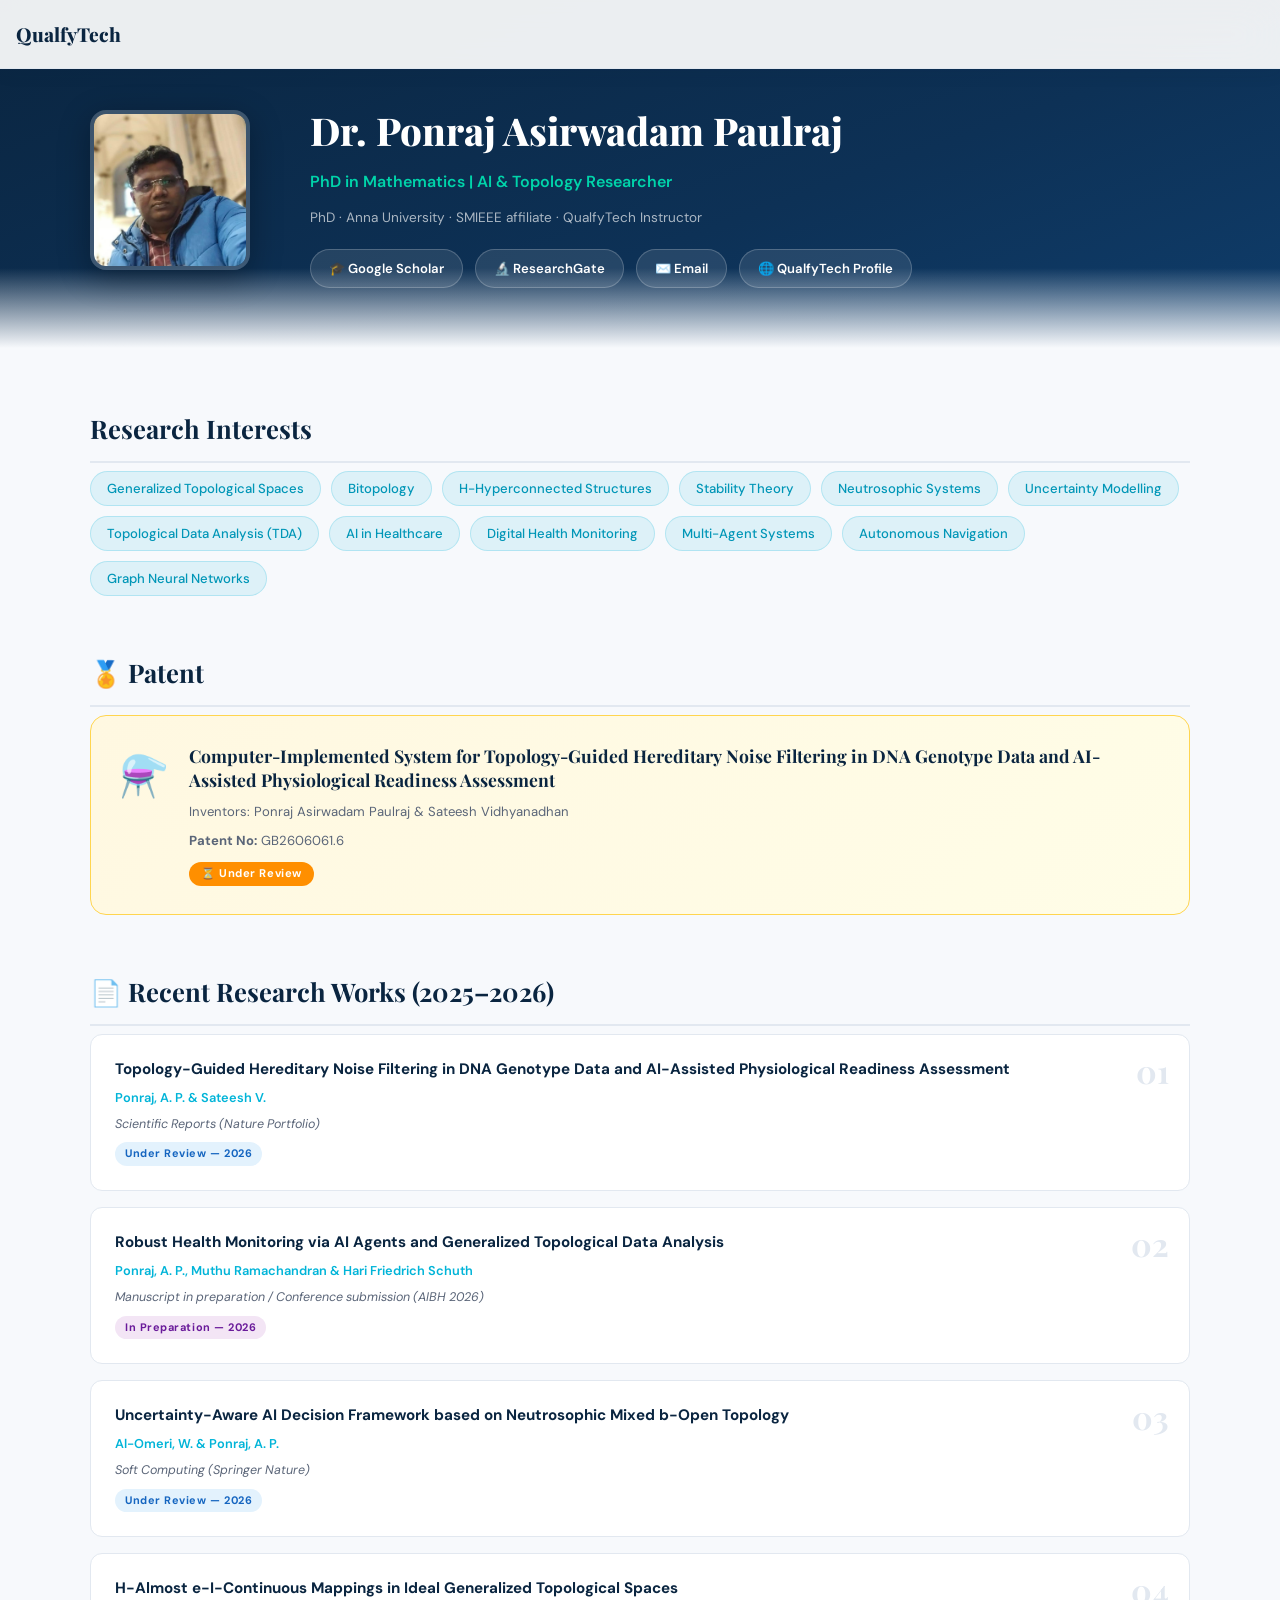
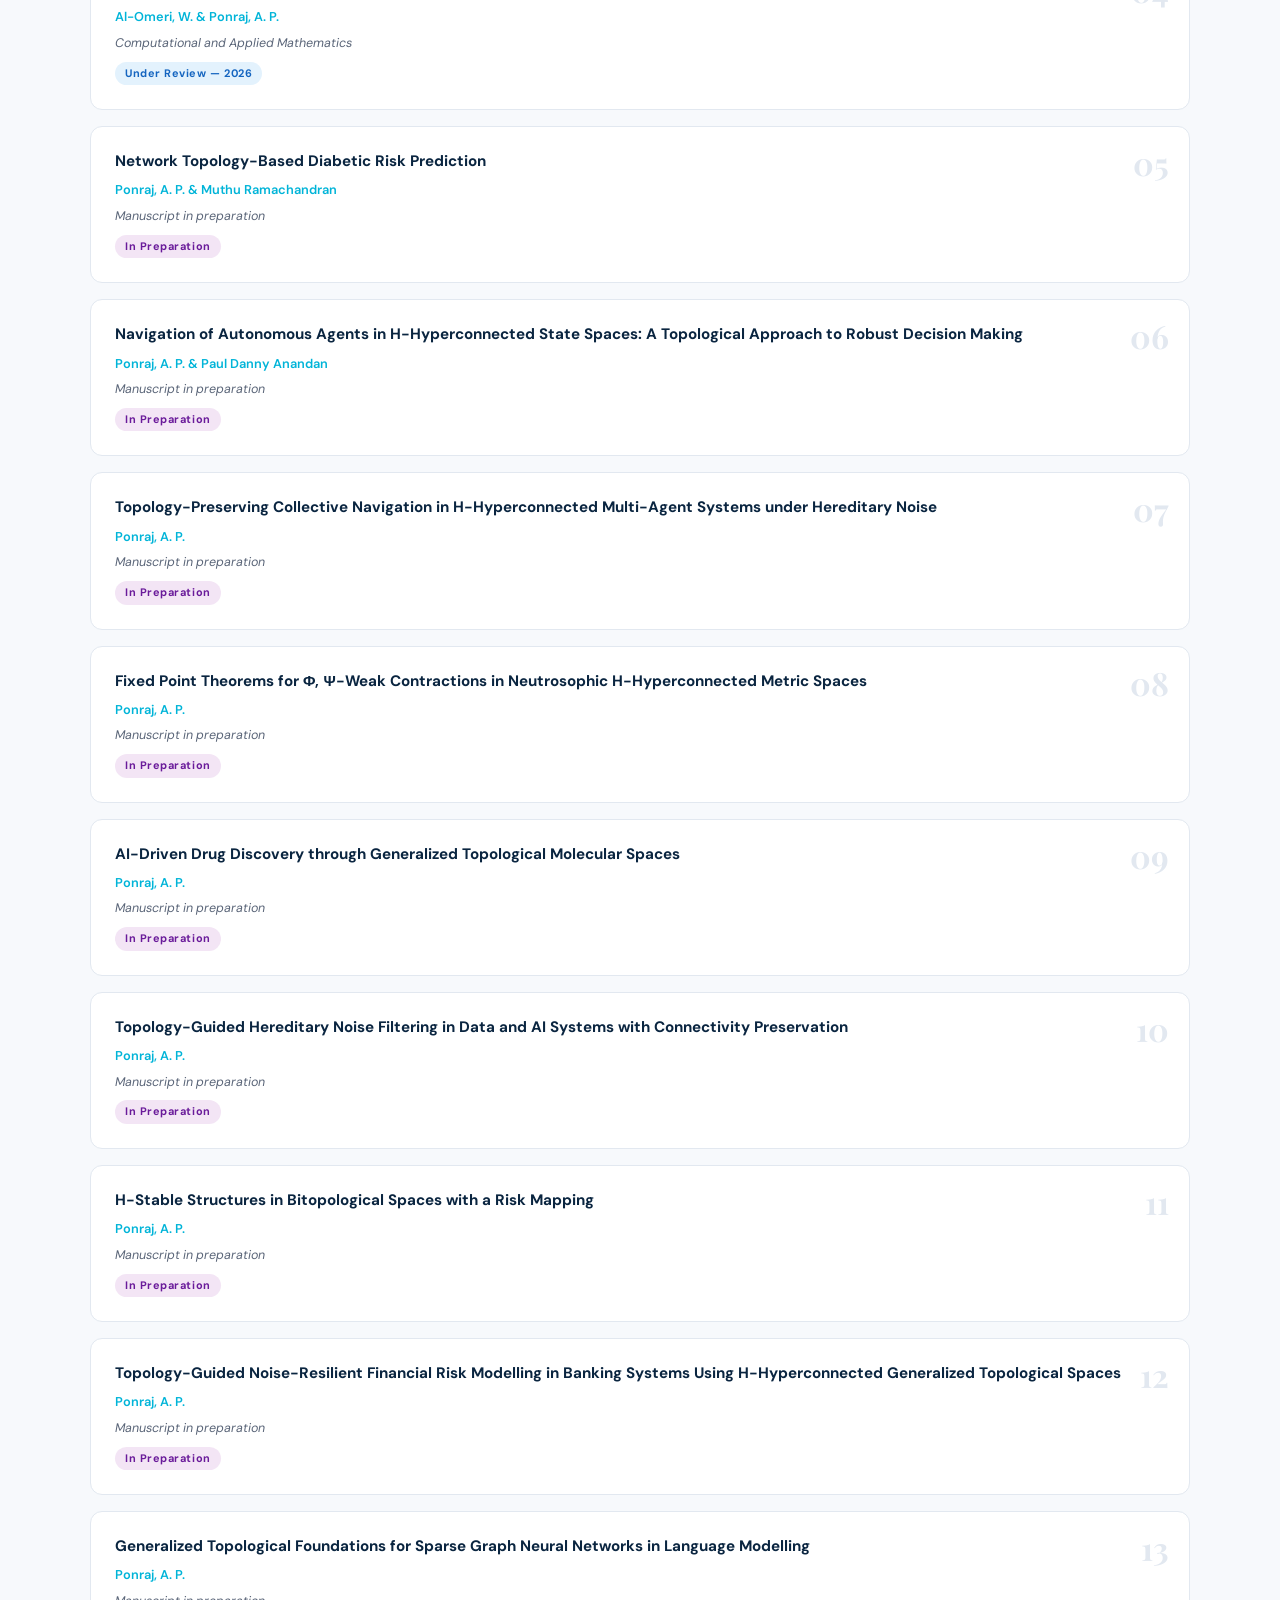
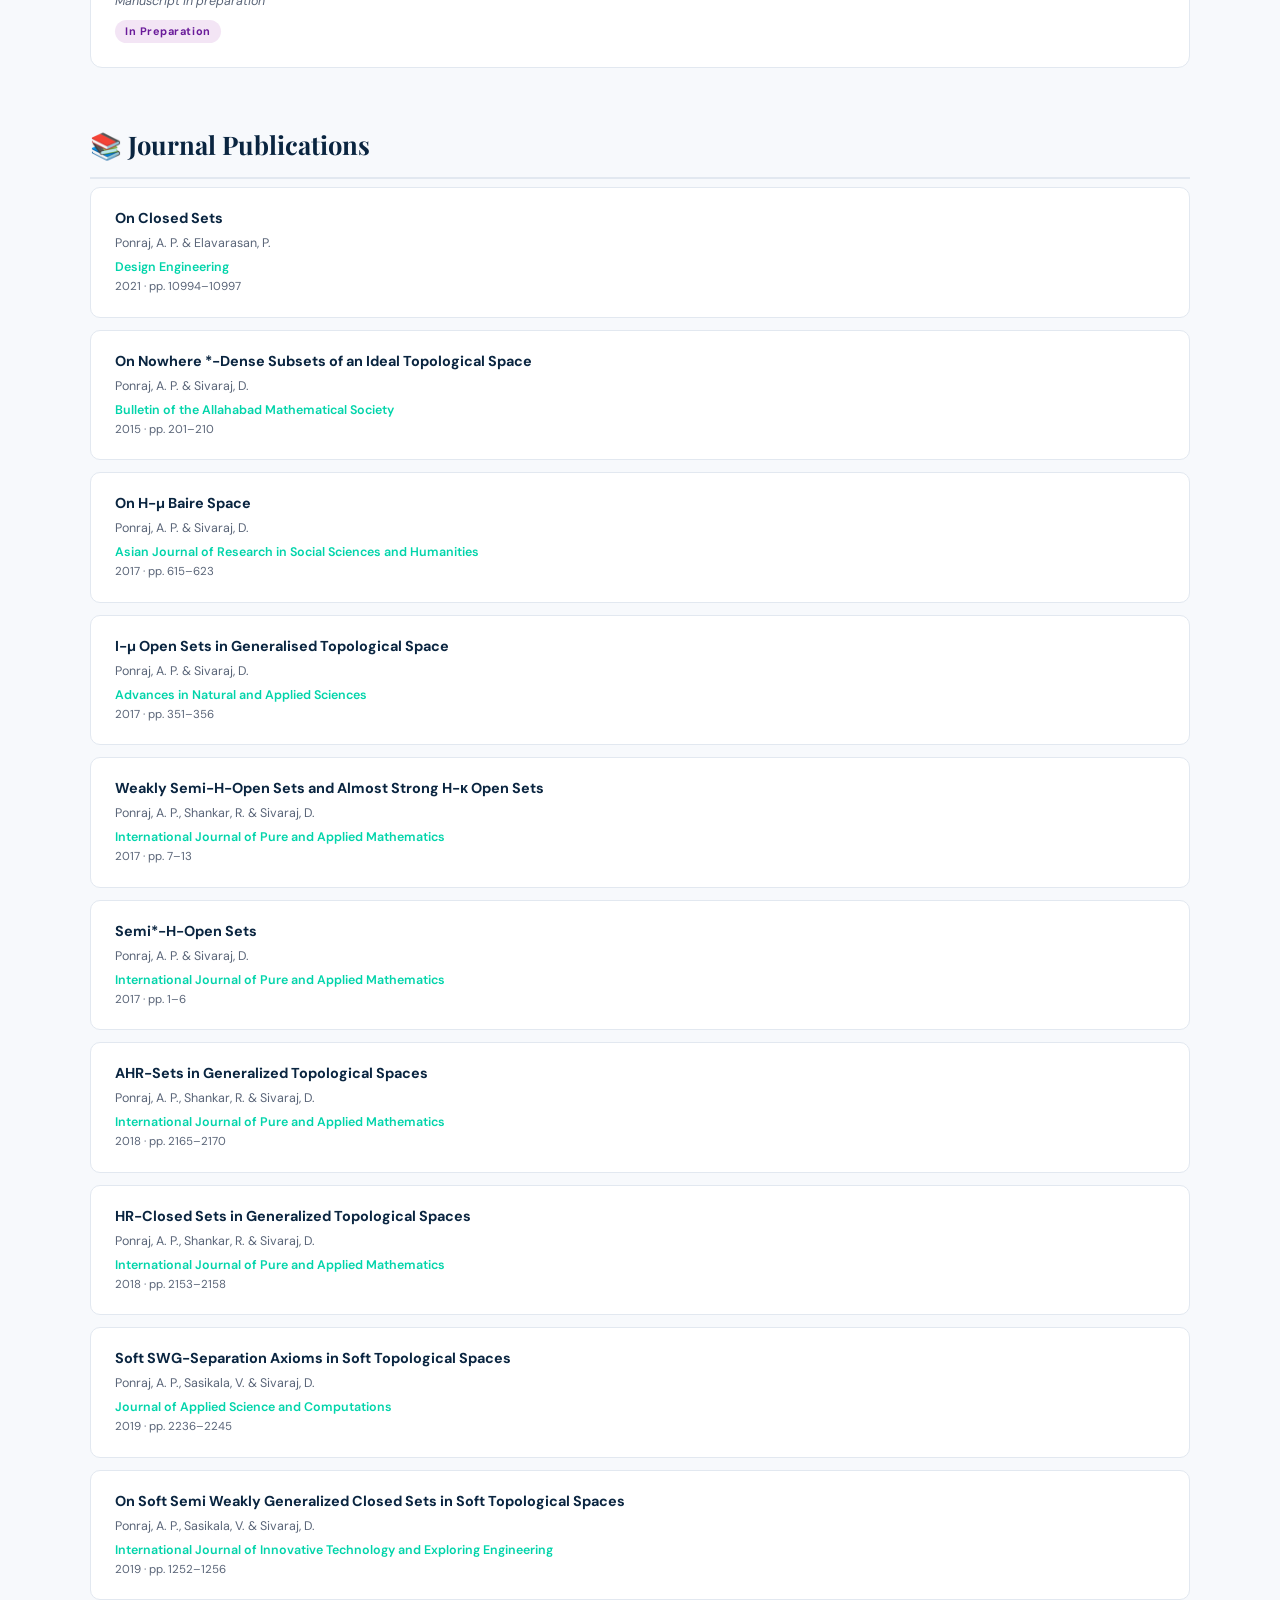
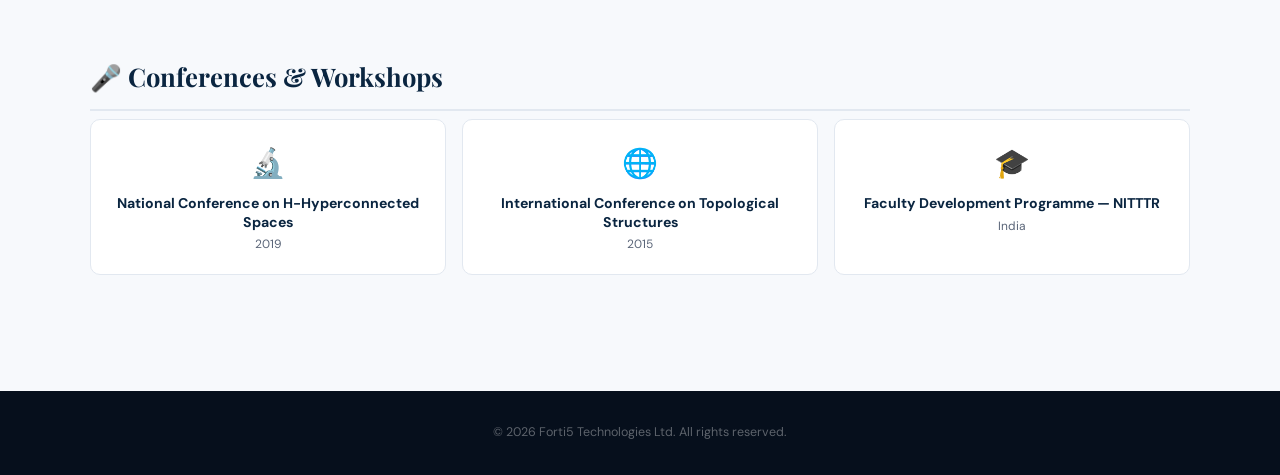
==== ponraj.html @ d6cf2575 "Add files via upload" ====
<!DOCTYPE html>
<html lang="en">
<head>
  <meta charset="UTF-8" />
  <meta name="viewport" content="width=device-width, initial-scale=1.0" />
  <title>Dr. Ponraj Asirwadam Paulraj — Research Profile</title>
  <link rel="preconnect" href="https://fonts.googleapis.com" />
  <link rel="preconnect" href="https://fonts.gstatic.com" crossorigin />
  <link href="https://fonts.googleapis.com/css2?family=DM+Sans:opsz,wght@9..40,300;9..40,400;9..40,500;9..40,600;9..40,700&family=Playfair+Display:wght@600;700;800&display=swap" rel="stylesheet" />
  <link rel="stylesheet" href="style.css" />
  <style>
    .rp-hero{padding:100px 24px 60px;background:linear-gradient(160deg,var(--p) 0%,#0d3156 60%,#0f3d6b 100%);position:relative;overflow:hidden;}
    .rp-hero::after{content:'';position:absolute;bottom:0;left:0;right:0;height:80px;background:linear-gradient(to top,var(--sf),transparent);}
    .rp-hero-inner{max-width:1100px;margin:0 auto;position:relative;z-index:1;display:grid;grid-template-columns:180px 1fr;gap:40px;align-items:center;}
    .rp-photo{width:160px;height:160px;border-radius:16px;object-fit:cover;object-position:top;border:4px solid rgba(255,255,255,0.2);box-shadow:0 8px 32px rgba(0,0,0,0.3);}
    .rp-photo-placeholder{width:160px;height:160px;border-radius:16px;background:linear-gradient(135deg,var(--hc),var(--hcd));display:flex;align-items:center;justify-content:center;font-family:'Playfair Display',serif;font-size:3rem;font-weight:700;color:#fff;border:4px solid rgba(255,255,255,0.2);}
    .rp-name{font-family:'Playfair Display',serif;font-size:clamp(1.8rem,3vw,2.6rem);font-weight:800;color:#fff;margin-bottom:8px;}
    .rp-title{font-size:1rem;color:var(--a);font-weight:600;margin-bottom:12px;}
    .rp-creds{font-size:0.85rem;color:rgba(255,255,255,0.65);margin-bottom:20px;}
    .rp-links{display:flex;gap:12px;flex-wrap:wrap;}
    .rp-link{display:inline-flex;align-items:center;gap:6px;padding:8px 18px;background:rgba(255,255,255,0.1);border:1px solid rgba(255,255,255,0.2);color:#fff;font-size:0.82rem;font-weight:600;text-decoration:none;border-radius:50px;transition:0.2s;}
    .rp-link:hover{background:rgba(255,255,255,0.2);}

    .rp-body{background:var(--sf);padding:60px 24px;}
    .rp-inner{max-width:1100px;margin:0 auto;}

    .rp-interests{display:flex;flex-wrap:wrap;gap:10px;margin-bottom:48px;}
    .rp-interest{background:rgba(0,180,216,0.1);color:var(--hcd);border:1px solid rgba(0,180,216,0.2);font-size:0.82rem;font-weight:500;padding:6px 16px;border-radius:50px;}

    .rp-section{margin-bottom:56px;}
    .rp-section-title{font-family:'Playfair Display',serif;font-size:1.6rem;font-weight:700;color:var(--p);margin-bottom:8px;padding-bottom:12px;border-bottom:2px solid var(--b);}

    /* Patent card */
    .patent-card{background:linear-gradient(135deg,#fff8e1,#fffde7);border:1px solid #ffd54f;border-radius:16px;padding:28px;margin-bottom:24px;display:flex;gap:20px;align-items:flex-start;}
    .patent-icon{font-size:2.5rem;flex-shrink:0;}
    .patent-title{font-family:'Playfair Display',serif;font-size:1.1rem;font-weight:700;color:var(--p);margin-bottom:8px;line-height:1.4;}
    .patent-meta{font-size:0.82rem;color:var(--m);margin-bottom:8px;}
    .patent-badge{display:inline-block;background:#FF8F00;color:#fff;font-size:0.7rem;font-weight:700;padding:3px 12px;border-radius:50px;letter-spacing:0.05em;}

    /* Research cards */
    .research-grid{display:flex;flex-direction:column;gap:16px;}
    .research-card{background:#fff;border:1px solid var(--b);border-radius:12px;padding:24px;transition:0.2s;position:relative;}
    .research-card:hover{box-shadow:var(--sm);border-color:rgba(0,180,216,0.3);}
    .research-num{position:absolute;top:20px;right:20px;font-family:'Playfair Display',serif;font-size:2rem;font-weight:700;color:var(--b);line-height:1;}
    .research-title{font-size:0.95rem;font-weight:700;color:var(--p);margin-bottom:8px;line-height:1.4;padding-right:40px;}
    .research-authors{font-size:0.8rem;color:var(--hc);font-weight:600;margin-bottom:6px;}
    .research-venue{font-size:0.78rem;color:var(--m);font-style:italic;}
    .research-status{display:inline-block;margin-top:8px;font-size:0.68rem;font-weight:700;padding:3px 10px;border-radius:50px;letter-spacing:0.05em;}
    .status-review{background:#E3F2FD;color:#1565C0;}
    .status-prep{background:#F3E5F5;color:#6A1B9A;}
    .status-pub{background:#E8F5E9;color:#2E7D32;}

    /* Journal cards */
    .journal-grid{display:flex;flex-direction:column;gap:12px;}
    .journal-card{background:#fff;border:1px solid var(--b);border-radius:10px;padding:20px 24px;transition:0.2s;}
    .journal-card:hover{box-shadow:var(--ss);border-color:rgba(0,212,170,0.3);}
    .journal-title{font-size:0.9rem;font-weight:700;color:var(--p);margin-bottom:6px;line-height:1.4;}
    .journal-authors{font-size:0.78rem;color:var(--m);margin-bottom:4px;}
    .journal-venue{font-size:0.78rem;color:var(--a);font-weight:600;}
    .journal-year{font-size:0.72rem;color:var(--m);}

    .conf-grid{display:grid;grid-template-columns:repeat(auto-fill,minmax(280px,1fr));gap:16px;}
    .conf-card{background:#fff;border:1px solid var(--b);border-radius:10px;padding:20px;text-align:center;}
    .conf-icon{font-size:1.8rem;margin-bottom:8px;}
    .conf-title{font-size:0.88rem;font-weight:700;color:var(--p);line-height:1.3;}
    .conf-year{font-size:0.75rem;color:var(--m);margin-top:4px;}

    @media(max-width:768px){
      .rp-hero-inner{grid-template-columns:1fr;text-align:center;}
      .rp-photo,.rp-photo-placeholder{margin:0 auto;}
      .rp-links{justify-content:center;}
    }
  </style>
</head>
<body>

  <nav class="nav scrolled" style="box-shadow:var(--sm)">
    <div class="ni">
      <a href="index.html" class="nl" style="text-decoration:none">QualfyTech</a>
      <div class="nr" style="margin-left:auto">
        <a href="index.html" class="nk" style="text-decoration:none">← Back to Home</a>
        <a href="index.html#contact" class="nk" style="text-decoration:none;background:var(--hc);color:#fff;padding:8px 20px;border-radius:50px;font-weight:700">Enrol Now</a>
      </div>
    </div>
  </nav>

  <!-- HERO -->
  <div class="rp-hero">
    <div class="rp-hero-inner">
      <div>
        <img src="ponraj.jpg" alt="Dr. Ponraj Asirwadam Paulraj" class="rp-photo" onerror="this.style.display='none';document.getElementById('pp-avatar').style.display='flex'" />
        <div class="rp-photo-placeholder" id="pp-avatar" style="display:none">PP</div>
      </div>
      <div>
        <div class="rp-name">Dr. Ponraj Asirwadam Paulraj</div>
        <div class="rp-title">PhD in Mathematics | AI & Topology Researcher</div>
        <div class="rp-creds">PhD · Anna University · SMIEEE affiliate · QualfyTech Instructor</div>
        <div class="rp-links">
          <a href="https://scholar.google.com" target="_blank" class="rp-link">🎓 Google Scholar</a>
          <a href="https://www.researchgate.net" target="_blank" class="rp-link">🔬 ResearchGate</a>
          <a href="mailto:pejuponraj@gmail.com" class="rp-link">✉️ Email</a>
          <a href="index.html#instructor" class="rp-link">🌐 QualfyTech Profile</a>
        </div>
      </div>
    </div>
  </div>

  <!-- BODY -->
  <div class="rp-body">
    <div class="rp-inner">

      <!-- RESEARCH INTERESTS -->
      <div class="rp-section">
        <h2 class="rp-section-title">Research Interests</h2>
        <div class="rp-interests">
          <span class="rp-interest">Generalized Topological Spaces</span>
          <span class="rp-interest">Bitopology</span>
          <span class="rp-interest">H-Hyperconnected Structures</span>
          <span class="rp-interest">Stability Theory</span>
          <span class="rp-interest">Neutrosophic Systems</span>
          <span class="rp-interest">Uncertainty Modelling</span>
          <span class="rp-interest">Topological Data Analysis (TDA)</span>
          <span class="rp-interest">AI in Healthcare</span>
          <span class="rp-interest">Digital Health Monitoring</span>
          <span class="rp-interest">Multi-Agent Systems</span>
          <span class="rp-interest">Autonomous Navigation</span>
          <span class="rp-interest">Graph Neural Networks</span>
        </div>
      </div>

      <!-- PATENT -->
      <div class="rp-section">
        <h2 class="rp-section-title">🏅 Patent</h2>
        <div class="patent-card">
          <div class="patent-icon">⚗️</div>
          <div>
            <div class="patent-title">Computer-Implemented System for Topology-Guided Hereditary Noise Filtering in DNA Genotype Data and AI-Assisted Physiological Readiness Assessment</div>
            <div class="patent-meta">Inventors: Ponraj Asirwadam Paulraj &amp; Sateesh Vidhyanadhan</div>
            <div class="patent-meta"><strong>Patent No:</strong> GB2606061.6</div>
            <span class="patent-badge">⏳ Under Review</span>
          </div>
        </div>
      </div>

      <!-- RECENT RESEARCH -->
      <div class="rp-section">
        <h2 class="rp-section-title">📄 Recent Research Works (2025–2026)</h2>
        <div class="research-grid">

          <div class="research-card">
            <div class="research-num">01</div>
            <div class="research-title">Topology-Guided Hereditary Noise Filtering in DNA Genotype Data and AI-Assisted Physiological Readiness Assessment</div>
            <div class="research-authors">Ponraj, A. P. &amp; Sateesh V.</div>
            <div class="research-venue">Scientific Reports (Nature Portfolio)</div>
            <span class="research-status status-review">Under Review — 2026</span>
          </div>

          <div class="research-card">
            <div class="research-num">02</div>
            <div class="research-title">Robust Health Monitoring via AI Agents and Generalized Topological Data Analysis</div>
            <div class="research-authors">Ponraj, A. P., Muthu Ramachandran &amp; Hari Friedrich Schuth</div>
            <div class="research-venue">Manuscript in preparation / Conference submission (AIBH 2026)</div>
            <span class="research-status status-prep">In Preparation — 2026</span>
          </div>

          <div class="research-card">
            <div class="research-num">03</div>
            <div class="research-title">Uncertainty-Aware AI Decision Framework based on Neutrosophic Mixed b-Open Topology</div>
            <div class="research-authors">Al-Omeri, W. &amp; Ponraj, A. P.</div>
            <div class="research-venue">Soft Computing (Springer Nature)</div>
            <span class="research-status status-review">Under Review — 2026</span>
          </div>

          <div class="research-card">
            <div class="research-num">04</div>
            <div class="research-title">H-Almost e-I-Continuous Mappings in Ideal Generalized Topological Spaces</div>
            <div class="research-authors">Al-Omeri, W. &amp; Ponraj, A. P.</div>
            <div class="research-venue">Computational and Applied Mathematics</div>
            <span class="research-status status-review">Under Review — 2026</span>
          </div>

          <div class="research-card">
            <div class="research-num">05</div>
            <div class="research-title">Network Topology-Based Diabetic Risk Prediction</div>
            <div class="research-authors">Ponraj, A. P. &amp; Muthu Ramachandran</div>
            <div class="research-venue">Manuscript in preparation</div>
            <span class="research-status status-prep">In Preparation</span>
          </div>

          <div class="research-card">
            <div class="research-num">06</div>
            <div class="research-title">Navigation of Autonomous Agents in H-Hyperconnected State Spaces: A Topological Approach to Robust Decision Making</div>
            <div class="research-authors">Ponraj, A. P. &amp; Paul Danny Anandan</div>
            <div class="research-venue">Manuscript in preparation</div>
            <span class="research-status status-prep">In Preparation</span>
          </div>

          <div class="research-card">
            <div class="research-num">07</div>
            <div class="research-title">Topology-Preserving Collective Navigation in H-Hyperconnected Multi-Agent Systems under Hereditary Noise</div>
            <div class="research-authors">Ponraj, A. P.</div>
            <div class="research-venue">Manuscript in preparation</div>
            <span class="research-status status-prep">In Preparation</span>
          </div>

          <div class="research-card">
            <div class="research-num">08</div>
            <div class="research-title">Fixed Point Theorems for Φ, Ψ-Weak Contractions in Neutrosophic H-Hyperconnected Metric Spaces</div>
            <div class="research-authors">Ponraj, A. P.</div>
            <div class="research-venue">Manuscript in preparation</div>
            <span class="research-status status-prep">In Preparation</span>
          </div>

          <div class="research-card">
            <div class="research-num">09</div>
            <div class="research-title">AI-Driven Drug Discovery through Generalized Topological Molecular Spaces</div>
            <div class="research-authors">Ponraj, A. P.</div>
            <div class="research-venue">Manuscript in preparation</div>
            <span class="research-status status-prep">In Preparation</span>
          </div>

          <div class="research-card">
            <div class="research-num">10</div>
            <div class="research-title">Topology-Guided Hereditary Noise Filtering in Data and AI Systems with Connectivity Preservation</div>
            <div class="research-authors">Ponraj, A. P.</div>
            <div class="research-venue">Manuscript in preparation</div>
            <span class="research-status status-prep">In Preparation</span>
          </div>

          <div class="research-card">
            <div class="research-num">11</div>
            <div class="research-title">H-Stable Structures in Bitopological Spaces with a Risk Mapping</div>
            <div class="research-authors">Ponraj, A. P.</div>
            <div class="research-venue">Manuscript in preparation</div>
            <span class="research-status status-prep">In Preparation</span>
          </div>

          <div class="research-card">
            <div class="research-num">12</div>
            <div class="research-title">Topology-Guided Noise-Resilient Financial Risk Modelling in Banking Systems Using H-Hyperconnected Generalized Topological Spaces</div>
            <div class="research-authors">Ponraj, A. P.</div>
            <div class="research-venue">Manuscript in preparation</div>
            <span class="research-status status-prep">In Preparation</span>
          </div>

          <div class="research-card">
            <div class="research-num">13</div>
            <div class="research-title">Generalized Topological Foundations for Sparse Graph Neural Networks in Language Modelling</div>
            <div class="research-authors">Ponraj, A. P.</div>
            <div class="research-venue">Manuscript in preparation</div>
            <span class="research-status status-prep">In Preparation</span>
          </div>

        </div>
      </div>

      <!-- JOURNAL PUBLICATIONS -->
      <div class="rp-section">
        <h2 class="rp-section-title">📚 Journal Publications</h2>
        <div class="journal-grid">

          <div class="journal-card">
            <div class="journal-title">On Closed Sets</div>
            <div class="journal-authors">Ponraj, A. P. &amp; Elavarasan, P.</div>
            <div class="journal-venue">Design Engineering</div>
            <div class="journal-year">2021 · pp. 10994–10997</div>
          </div>

          <div class="journal-card">
            <div class="journal-title">On Nowhere *-Dense Subsets of an Ideal Topological Space</div>
            <div class="journal-authors">Ponraj, A. P. &amp; Sivaraj, D.</div>
            <div class="journal-venue">Bulletin of the Allahabad Mathematical Society</div>
            <div class="journal-year">2015 · pp. 201–210</div>
          </div>

          <div class="journal-card">
            <div class="journal-title">On H-µ Baire Space</div>
            <div class="journal-authors">Ponraj, A. P. &amp; Sivaraj, D.</div>
            <div class="journal-venue">Asian Journal of Research in Social Sciences and Humanities</div>
            <div class="journal-year">2017 · pp. 615–623</div>
          </div>

          <div class="journal-card">
            <div class="journal-title">I-µ Open Sets in Generalised Topological Space</div>
            <div class="journal-authors">Ponraj, A. P. &amp; Sivaraj, D.</div>
            <div class="journal-venue">Advances in Natural and Applied Sciences</div>
            <div class="journal-year">2017 · pp. 351–356</div>
          </div>

          <div class="journal-card">
            <div class="journal-title">Weakly Semi-H-Open Sets and Almost Strong H-κ Open Sets</div>
            <div class="journal-authors">Ponraj, A. P., Shankar, R. &amp; Sivaraj, D.</div>
            <div class="journal-venue">International Journal of Pure and Applied Mathematics</div>
            <div class="journal-year">2017 · pp. 7–13</div>
          </div>

          <div class="journal-card">
            <div class="journal-title">Semi*-H-Open Sets</div>
            <div class="journal-authors">Ponraj, A. P. &amp; Sivaraj, D.</div>
            <div class="journal-venue">International Journal of Pure and Applied Mathematics</div>
            <div class="journal-year">2017 · pp. 1–6</div>
          </div>

          <div class="journal-card">
            <div class="journal-title">AHR-Sets in Generalized Topological Spaces</div>
            <div class="journal-authors">Ponraj, A. P., Shankar, R. &amp; Sivaraj, D.</div>
            <div class="journal-venue">International Journal of Pure and Applied Mathematics</div>
            <div class="journal-year">2018 · pp. 2165–2170</div>
          </div>

          <div class="journal-card">
            <div class="journal-title">HR-Closed Sets in Generalized Topological Spaces</div>
            <div class="journal-authors">Ponraj, A. P., Shankar, R. &amp; Sivaraj, D.</div>
            <div class="journal-venue">International Journal of Pure and Applied Mathematics</div>
            <div class="journal-year">2018 · pp. 2153–2158</div>
          </div>

          <div class="journal-card">
            <div class="journal-title">Soft SWG-Separation Axioms in Soft Topological Spaces</div>
            <div class="journal-authors">Ponraj, A. P., Sasikala, V. &amp; Sivaraj, D.</div>
            <div class="journal-venue">Journal of Applied Science and Computations</div>
            <div class="journal-year">2019 · pp. 2236–2245</div>
          </div>

          <div class="journal-card">
            <div class="journal-title">On Soft Semi Weakly Generalized Closed Sets in Soft Topological Spaces</div>
            <div class="journal-authors">Ponraj, A. P., Sasikala, V. &amp; Sivaraj, D.</div>
            <div class="journal-venue">International Journal of Innovative Technology and Exploring Engineering</div>
            <div class="journal-year">2019 · pp. 1252–1256</div>
          </div>

        </div>
      </div>

      <!-- CONFERENCES -->
      <div class="rp-section">
        <h2 class="rp-section-title">🎤 Conferences &amp; Workshops</h2>
        <div class="conf-grid">
          <div class="conf-card">
            <div class="conf-icon">🔬</div>
            <div class="conf-title">National Conference on H-Hyperconnected Spaces</div>
            <div class="conf-year">2019</div>
          </div>
          <div class="conf-card">
            <div class="conf-icon">🌐</div>
            <div class="conf-title">International Conference on Topological Structures</div>
            <div class="conf-year">2015</div>
          </div>
          <div class="conf-card">
            <div class="conf-icon">🎓</div>
            <div class="conf-title">Faculty Development Programme — NITTTR</div>
            <div class="conf-year">India</div>
          </div>
        </div>
      </div>

    </div>
  </div>

  <footer class="footer">© 2026 Forti5 Technologies Ltd. All rights reserved.</footer>

</body>
</html>
---- style.css ----
:root{
  --p:#0A2540;
  --pl:#1a3a5c;
  --a:#00D4AA;
  --ah:#00b894;
  --ag:rgba(0,212,170,0.15);
  --hc:#00B4D8;
  --hcd:#0096B7;
  --sf:#F7F9FC;
  --w:#FFF;
  --t:#1a1a2e;
  --m:#5a6578;
  --b:#E2E8F0;
  --ss:0 1px 3px rgba(10,37,64,0.06);
  --sm:0 4px 16px rgba(10,37,64,0.08);
  --sl2:0 8px 32px rgba(10,37,64,0.12);
  --sx:0 16px 48px rgba(10,37,64,0.16);
  --r:12px;
  --rl:20px;
  --tr:0.3s cubic-bezier(0.4,0,0.2,1);
}

*,*::before,*::after{box-sizing:border-box;margin:0;padding:0;}
html{scroll-behavior:smooth;scroll-padding-top:110px;}
body{font-family:'DM Sans',-apple-system,sans-serif;color:var(--t);background:var(--w);line-height:1.6;-webkit-font-smoothing:antialiased;}

/* TOP BAR */
.topbar{background:var(--p);padding:8px 24px;}
.topbar-inner{max-width:1280px;margin:0 auto;display:flex;align-items:center;gap:24px;flex-wrap:wrap;}
.topbar-item{font-size:0.78rem;color:rgba(255,255,255,0.8);text-decoration:none;display:flex;align-items:center;gap:6px;}
.topbar-item:hover{color:#fff;}

/* NAV */
.nav{position:fixed;top:36px;left:0;right:0;z-index:1000;background:rgba(255,255,255,0.92);backdrop-filter:blur(20px);-webkit-backdrop-filter:blur(20px);border-bottom:1px solid var(--b);transition:var(--tr);}
.nav.scrolled{top:0;box-shadow:var(--sm);}
@media(max-width:768px){.topbar{display:none;}.nav{top:0;}}
.ni{max-width:1280px;margin:0 auto;padding:0 16px;display:flex;align-items:center;height:68px;gap:4px;}
.nl{font-family:'Playfair Display',serif;font-size:1.2rem;font-weight:800;color:var(--p);cursor:pointer;white-space:nowrap;}
.nc{display:flex;align-items:center;gap:0;margin-left:8px;}
.ncl,.nk,.mmi{cursor:pointer;}
.ncl{padding:8px 16px;font-size:0.92rem;font-weight:600;color:var(--m);border-radius:8px;transition:var(--tr);white-space:nowrap;}
.ncl:hover{color:var(--p);background:var(--sf);}

/* NAV DROPDOWN */
.nd{position:relative;}
.nd:hover .ndrop{display:block;}
.ndrop{display:none;position:absolute;top:100%;left:0;background:var(--w);border:1px solid var(--b);border-radius:var(--r);box-shadow:var(--sl2);min-width:220px;z-index:2000;padding:8px 0;}
.ndrop a{display:block;padding:10px 18px;font-size:0.82rem;font-weight:500;color:var(--m);text-decoration:none;transition:var(--tr);white-space:nowrap;}
.ndrop a:hover{background:var(--sf);color:var(--p);}
.badge{display:inline-block;padding:1px 6px;font-size:0.6rem;font-weight:700;text-transform:uppercase;border-radius:4px;margin-left:4px;vertical-align:middle;}
.bn{background:#E8F5E9;color:#2E7D32;}
.bh{background:#FFF3E0;color:#E65100;}
.nr{margin-left:auto;display:flex;align-items:center;gap:16px;}
.nk{font-size:0.85rem;font-weight:500;color:var(--m);}
.nk:hover{color:var(--p);}
.hb{display:none;flex-direction:column;gap:5px;background:none;border:none;cursor:pointer;padding:8px;z-index:1001;}
.hb span{display:block;width:24px;height:2px;background:var(--p);border-radius:2px;transition:var(--tr);}
.hb.active span:nth-child(1){transform:rotate(45deg) translateY(7px);}
.hb.active span:nth-child(2){opacity:0;}
.hb.active span:nth-child(3){transform:rotate(-45deg) translateY(-7px);}
.mm{display:none;position:fixed;top:68px;left:0;right:0;bottom:0;background:var(--w);padding:24px;overflow-y:auto;z-index:999;}
.mm.open{display:block;}
.mmi{display:block;padding:14px 0;font-size:1rem;font-weight:500;color:var(--t);border-bottom:1px solid var(--b);}

/* HERO */
.hero{padding:160px 24px 80px;background:linear-gradient(160deg,var(--p) 0%,#0d3156 40%,#0f3d6b 100%);position:relative;overflow:hidden;}
.hero::before{content:'';position:absolute;top:-50%;right:-20%;width:80%;height:200%;background:radial-gradient(ellipse,rgba(0,212,170,0.08) 0%,transparent 60%);}
.hero::after{content:'';position:absolute;bottom:0;left:0;right:0;height:120px;background:linear-gradient(to top,var(--w),transparent);}
.hi{max-width:1280px;margin:0 auto;display:grid;grid-template-columns:1fr 1fr;gap:60px;align-items:center;position:relative;z-index:1;}
.hero h1{font-family:'Playfair Display',serif;font-size:clamp(2.2rem,4vw,3.4rem);font-weight:800;color:var(--w);line-height:1.15;margin-bottom:20px;}
.hero h1 em{color:var(--a);font-style:normal;}
.ht p{font-size:1.1rem;color:rgba(255,255,255,0.75);margin-bottom:32px;max-width:480px;line-height:1.7;}
.hcta{display:inline-flex;align-items:center;gap:10px;padding:14px 32px;background:var(--a);color:var(--p);font-weight:700;font-size:0.95rem;border-radius:50px;border:none;cursor:pointer;transition:var(--tr);font-family:inherit;}
.hcta:hover{background:var(--ah);transform:translateY(-2px);}
.hst{display:flex;gap:32px;margin-top:40px;}
.hsn{font-family:'Playfair Display',serif;font-size:1.8rem;font-weight:700;color:var(--a);}
.hsl{font-size:0.78rem;color:rgba(255,255,255,0.55);}
.vc{position:relative;border-radius:var(--rl);overflow:hidden;box-shadow:var(--sx);aspect-ratio:16/9;background:linear-gradient(135deg,#0A2540,#0d3156);display:flex;align-items:center;justify-content:center;cursor:pointer;}
.vc-inner{text-align:center;color:#fff;padding:24px;}
.play-btn{width:72px;height:72px;border-radius:50%;background:rgba(0,212,170,0.9);display:flex;align-items:center;justify-content:center;margin:0 auto 16px;transition:var(--tr);}
.vc:hover .play-btn{transform:scale(1.1);}

/* SECTION COMMON */
.sl{display:inline-block;font-size:0.75rem;font-weight:700;text-transform:uppercase;letter-spacing:0.12em;color:var(--a);background:var(--ag);padding:6px 16px;border-radius:50px;margin-bottom:16px;}
.st{font-family:'Playfair Display',serif;font-size:clamp(1.8rem,3vw,2.6rem);font-weight:700;color:var(--p);margin-bottom:12px;}
.ssu{font-size:1rem;color:var(--m);margin-bottom:48px;max-width:560px;margin-left:auto;margin-right:auto;}

/* PROGRAMS */
.programs,.ins{padding:80px 24px;background:var(--w);}
.pi,.aui{max-width:1100px;margin:0 auto;text-align:center;}
.pgrid{display:grid;grid-template-columns:repeat(3,1fr);gap:16px;}
.pc{padding:28px 20px;border:2px solid var(--b);border-radius:var(--r);color:var(--t);transition:var(--tr);cursor:pointer;position:relative;background:var(--w);}
.pc:hover{border-color:var(--a);box-shadow:var(--sm);transform:translateY(-4px);}
.pc.active{border-color:var(--hc);background:rgba(0,180,216,0.06);}
.pci{font-size:1.6rem;margin-bottom:12px;}
.pcn{font-weight:600;font-size:0.92rem;line-height:1.35;}
.pc .badge{position:absolute;top:12px;right:12px;}
.pinfo{margin-top:32px;text-align:left;display:none;}
.pinfo.show{display:block;}
.pbox{padding:32px;background:var(--sf);border-radius:var(--r);border:1px solid var(--b);}
.pbox h3{font-family:'Playfair Display',serif;font-size:1.3rem;font-weight:700;color:var(--p);margin-bottom:8px;}
.pbox>p{font-size:0.92rem;color:var(--m);line-height:1.6;margin-bottom:16px;}
.ptags{display:flex;flex-wrap:wrap;gap:8px;margin-bottom:24px;}
.ptag{padding:5px 12px;background:rgba(0,180,216,0.08);color:var(--hcd);font-size:0.78rem;font-weight:500;border-radius:6px;}
.tiers{display:grid;grid-template-columns:repeat(3,1fr);gap:20px;margin-top:24px;}
.tier{padding:24px;border-radius:var(--r);border:1px solid var(--b);background:var(--w);text-align:center;}
.tier.feat{border-color:var(--hc);}
.tlv{font-size:0.7rem;font-weight:700;text-transform:uppercase;color:var(--hc);}
.tier h4{font-family:'Playfair Display',serif;font-size:1.15rem;font-weight:700;color:var(--p);}
.tpr{font-size:1.5rem;font-weight:700;color:var(--p);margin:8px 0;}
.tpr small{font-size:0.75rem;font-weight:400;color:var(--m);}
.tdu{font-size:0.78rem;color:var(--m);margin-bottom:12px;}
.tft{list-style:none;text-align:left;font-size:0.82rem;line-height:1.8;}
.tft li::before{content:'✓ ';color:var(--a);font-weight:700;}
.tbtn,.pcta{display:inline-block;margin-top:16px;padding:10px 24px;border-radius:50px;font-size:0.82rem;font-weight:600;cursor:pointer;border:none;font-family:inherit;}
.tbtn.pr,.pcta{background:var(--hc);color:#fff;}
.tbtn.sc{background:var(--p);color:#fff;}

/* AI HEALTHCARE */
.cd{padding:80px 24px;background:var(--sf);}
.cdi,.coni,.insi{max-width:1100px;margin:0 auto;}
.chd{text-align:center;margin-bottom:56px;}
.chd h2{font-family:'Playfair Display',serif;font-size:clamp(1.8rem,3vw,2.4rem);font-weight:700;color:var(--p);margin-bottom:12px;}
.chd p{font-size:1rem;color:var(--m);}
.lgrid{display:grid;gap:20px;}
.lc{display:grid;grid-template-columns:64px 1fr;gap:24px;padding:32px;background:var(--w);border-radius:var(--r);box-shadow:var(--ss);cursor:pointer;}
.lc.open{border:1px solid var(--hc);}
.ln{width:56px;height:56px;border-radius:14px;display:flex;align-items:center;justify-content:center;font-family:'Playfair Display',serif;font-size:1.4rem;font-weight:700;color:#fff;background:linear-gradient(135deg,var(--hc),var(--hcd));}
.lc h3{font-size:1.1rem;font-weight:700;color:var(--p);margin-bottom:6px;display:flex;align-items:center;justify-content:space-between;}
.ti{font-size:1.2rem;color:var(--m);}
.lsu{font-size:0.88rem;color:var(--m);line-height:1.6;}
.ld{display:none;margin-top:16px;padding-top:16px;border-top:1px solid var(--b);}
.lc.open .ld{display:block;}
.lt{display:flex;flex-wrap:wrap;gap:8px;margin-bottom:16px;}
.ltg{padding:5px 12px;background:rgba(0,180,216,0.08);color:var(--hcd);font-size:0.78rem;font-weight:500;border-radius:6px;}
.ho{display:flex;align-items:flex-start;gap:12px;padding:16px;background:#F0FDF4;border-radius:10px;border-left:3px solid #22C55E;}
.ho div{font-size:0.85rem;color:#166534;line-height:1.55;}
.ho strong{display:block;margin-bottom:2px;font-size:0.78rem;text-transform:uppercase;}

/* INSTRUCTOR */
.ic{display:grid;grid-template-columns:200px 1fr;gap:40px;padding:48px 40px;background:linear-gradient(135deg,#f8fbff,#f0f7ff);border-radius:var(--rl);border:1px solid var(--b);align-items:start;}
.author-avatar{width:160px;height:160px;border-radius:16px;background:linear-gradient(135deg,var(--p),#1a3a5c);display:flex;align-items:center;justify-content:center;font-family:'Playfair Display',serif;font-size:3rem;font-weight:700;color:var(--a);margin:0 auto;box-shadow:var(--sm);border:4px solid var(--w);}
.iph{width:160px;height:160px;border-radius:16px;object-fit:cover;object-position:top;box-shadow:var(--sm);border:4px solid var(--w);display:block;margin:0 auto;}
.inm{font-family:'Playfair Display',serif;font-size:1.4rem;font-weight:700;color:var(--p);margin-bottom:4px;margin-top:16px;}
.icr{font-size:0.78rem;color:var(--m);margin-bottom:12px;}
.ibo{font-size:0.88rem;color:var(--t);line-height:1.7;margin-bottom:20px;}
.ilks{margin-top:16px;display:flex;gap:12px;flex-wrap:wrap;}
.ilk{display:inline-flex;align-items:center;gap:6px;padding:8px 18px;background:var(--p);color:#fff;font-size:0.82rem;font-weight:600;text-decoration:none;border-radius:50px;transition:var(--tr);}
.ilk:hover{background:var(--pl);}

/* CONTACT */
.con{padding:80px 24px;background:linear-gradient(160deg,var(--p) 0%,#0d3156 100%);}
.con .st{color:#fff;}
.con .ssu{color:rgba(255,255,255,0.65);}
.form-card-manual{background:rgba(10,37,64,0.95);border:2px solid rgba(255,255,255,0.15);border-radius:20px;padding:40px;margin-top:32px;}
.grid-2{display:grid;grid-template-columns:1fr 1fr;gap:16px;margin-bottom:16px;}
.form-card-manual label{display:block;font-size:0.8rem;font-weight:600;color:rgba(255,255,255,0.7);text-transform:uppercase;letter-spacing:0.05em;margin-bottom:6px;}
.form-card-manual input,.form-card-manual select,.form-card-manual textarea{width:100%;padding:12px 16px;background:rgba(255,255,255,0.1);border:1px solid rgba(255,255,255,0.2);border-radius:10px;color:#fff;font-size:0.9rem;font-family:inherit;outline:none;}
.form-card-manual input:focus,.form-card-manual select:focus,.form-card-manual textarea:focus{border-color:var(--a);}
.form-card-manual input::placeholder,.form-card-manual textarea::placeholder{color:rgba(255,255,255,0.35);}
.form-card-manual select option{background:#0d2340;}
.form-card-manual textarea{resize:vertical;min-height:80px;}
.submit-btn{display:inline-block;width:100%;max-width:400px;padding:16px 32px;background:var(--a);color:var(--p);font-weight:700;font-size:1rem;border:none;border-radius:50px;cursor:pointer;font-family:inherit;transition:var(--tr);}
.submit-btn:hover{background:var(--ah);transform:translateY(-2px);}

/* BOOK BANNER */
.book-banner{background:linear-gradient(135deg,#1a0a40,#2d1060);border-bottom:1px solid rgba(139,92,246,0.3);padding:16px 24px;}
.book-banner-inner{max-width:1100px;margin:0 auto;display:flex;align-items:center;justify-content:space-between;flex-wrap:wrap;gap:16px;}
.book-banner-left{display:flex;flex-direction:column;gap:4px;}
.book-banner-tag{font-size:0.7rem;font-weight:700;letter-spacing:0.1em;text-transform:uppercase;color:#a78bfa;}
.book-banner-title{font-family:'Playfair Display',serif;font-size:1.05rem;font-weight:700;color:#fff;}
.book-banner-sub{font-size:0.78rem;color:rgba(255,255,255,0.6);}
.book-banner-right{display:flex;align-items:center;gap:16px;flex-wrap:wrap;}
.book-banner-code{font-size:0.82rem;color:#a78bfa;font-weight:600;}
.book-banner-code strong{color:#c4b5fd;}
.book-banner-btn{background:#8B5CF6;color:#fff;padding:10px 22px;border-radius:50px;font-size:0.85rem;font-weight:700;text-decoration:none;transition:var(--tr);white-space:nowrap;}
.book-banner-btn:hover{background:#7C3AED;transform:translateY(-1px);}

/* JOIN */
.join-sec{padding:80px 24px;background:linear-gradient(135deg,#0A2540,#0d3156);text-align:center;}
.join-inner{max-width:700px;margin:0 auto;}
.join-blink{display:inline-block;font-size:0.85rem;font-weight:700;letter-spacing:0.1em;text-transform:uppercase;color:#00D4AA;border:2px solid #00D4AA;padding:8px 24px;border-radius:50px;margin-bottom:24px;animation:blink 1.2s infinite;}
@keyframes blink{0%,100%{opacity:1}50%{opacity:0.3}}
.join-inner h2{font-family:'Playfair Display',serif;font-size:clamp(1.8rem,3vw,2.4rem);font-weight:700;color:#fff;margin-bottom:16px;}
.join-inner p{font-size:1rem;color:rgba(255,255,255,0.7);line-height:1.75;margin-bottom:32px;max-width:560px;margin-left:auto;margin-right:auto;}
.join-perks{display:flex;flex-wrap:wrap;justify-content:center;gap:12px;margin-bottom:36px;}
.join-perk{background:rgba(255,255,255,0.08);border:1px solid rgba(255,255,255,0.15);color:rgba(255,255,255,0.85);font-size:0.85rem;font-weight:500;padding:10px 20px;border-radius:50px;}
.join-btn{display:inline-block;padding:16px 40px;background:#00D4AA;color:#0A2540;font-weight:700;font-size:1rem;border-radius:50px;text-decoration:none;transition:var(--tr);}
.join-btn:hover{background:#00b894;transform:translateY(-2px);}

/* FOOTER */
.footer{padding:32px 24px;background:#060f1c;text-align:center;font-size:0.78rem;color:rgba(255,255,255,0.35);}

/* SCROLL TO TOP */
.sct{position:fixed;bottom:24px;right:24px;width:44px;height:44px;border-radius:50%;background:var(--p);color:#fff;border:none;cursor:pointer;display:flex;align-items:center;justify-content:center;box-shadow:var(--sl2);opacity:0;pointer-events:none;transition:var(--tr);z-index:99;}
.sct.visible{opacity:1;pointer-events:auto;}

/* FADE IN */
.fin{opacity:0;transform:translateY(24px);transition:opacity 0.6s ease,transform 0.6s ease;}
.fin.visible{opacity:1;transform:translateY(0);}

/* ── RESPONSIVE ── */

/* Laptop / large tablet (max 1400px) */
@media(max-width:1400px){
  .nc{display:none;}
  .hb{display:flex;}
  .nr{display:none;}
  .hi{grid-template-columns:1fr;gap:32px;text-align:center;}
  .ht p{margin-left:auto;margin-right:auto;}
  .hst{justify-content:center;}
  .vc{max-width:520px;margin:0 auto;}
  .ic{grid-template-columns:1fr;text-align:center;padding:32px 24px;}
  .ilks{justify-content:center;}
  .author-avatar,.iph{margin:0 auto;}
  .inm{margin-top:12px;}
  .tiers{grid-template-columns:1fr;}
}

/* Tablet (max 768px) */
@media(max-width:768px){
  .hero{padding:100px 16px 60px;}
  .ht p{font-size:1rem;}
  .hcta{width:100%;justify-content:center;}
  .hst{justify-content:center;gap:20px;}
  .vc{max-width:100%;}
  .pgrid{grid-template-columns:repeat(2,1fr);gap:12px;}
  .pc{padding:20px 12px;}
  .book-banner-inner{flex-direction:column;align-items:flex-start;}
  .lc{grid-template-columns:44px 1fr;gap:12px;padding:20px 16px;}
  .ln{width:44px;height:44px;font-size:1.1rem;border-radius:12px;}
  .grid-2{grid-template-columns:1fr;}
  .form-card-manual{padding:20px 16px;border-radius:14px;}
  .programs,.ins,.cd,.con,.join-sec{padding:56px 16px;}
  .join-perks{gap:8px;}
  .join-perk{font-size:0.8rem;padding:8px 14px;}
  .pbox{padding:20px 16px;}
  .author-avatar{width:120px;height:120px;font-size:2.2rem;}
  .iph{width:120px;height:120px;}
}

/* Mobile (max 480px) */
@media(max-width:480px){
  .pgrid{grid-template-columns:1fr;gap:10px;}
  .hst{flex-direction:column;gap:10px;align-items:center;}
  .hero h1{font-size:1.9rem;}
  .st{font-size:1.5rem;}
  .hsn{font-size:1.4rem;}
  .book-banner{padding:14px 16px;}
  .book-banner-title{font-size:0.95rem;}
  .join-inner h2{font-size:1.5rem;}
  .submit-btn{font-size:0.9rem;padding:14px 24px;}
  .sct{bottom:16px;right:16px;width:40px;height:40px;}
  .lc h3{font-size:0.95rem;}
  .inm{font-size:1.1rem;}
  .author-avatar{width:90px;height:90px;font-size:1.6rem;}
  .iph{width:90px;height:90px;}
  .ic{padding:20px 14px;}
  .form-card-manual{padding:16px 12px;}
}
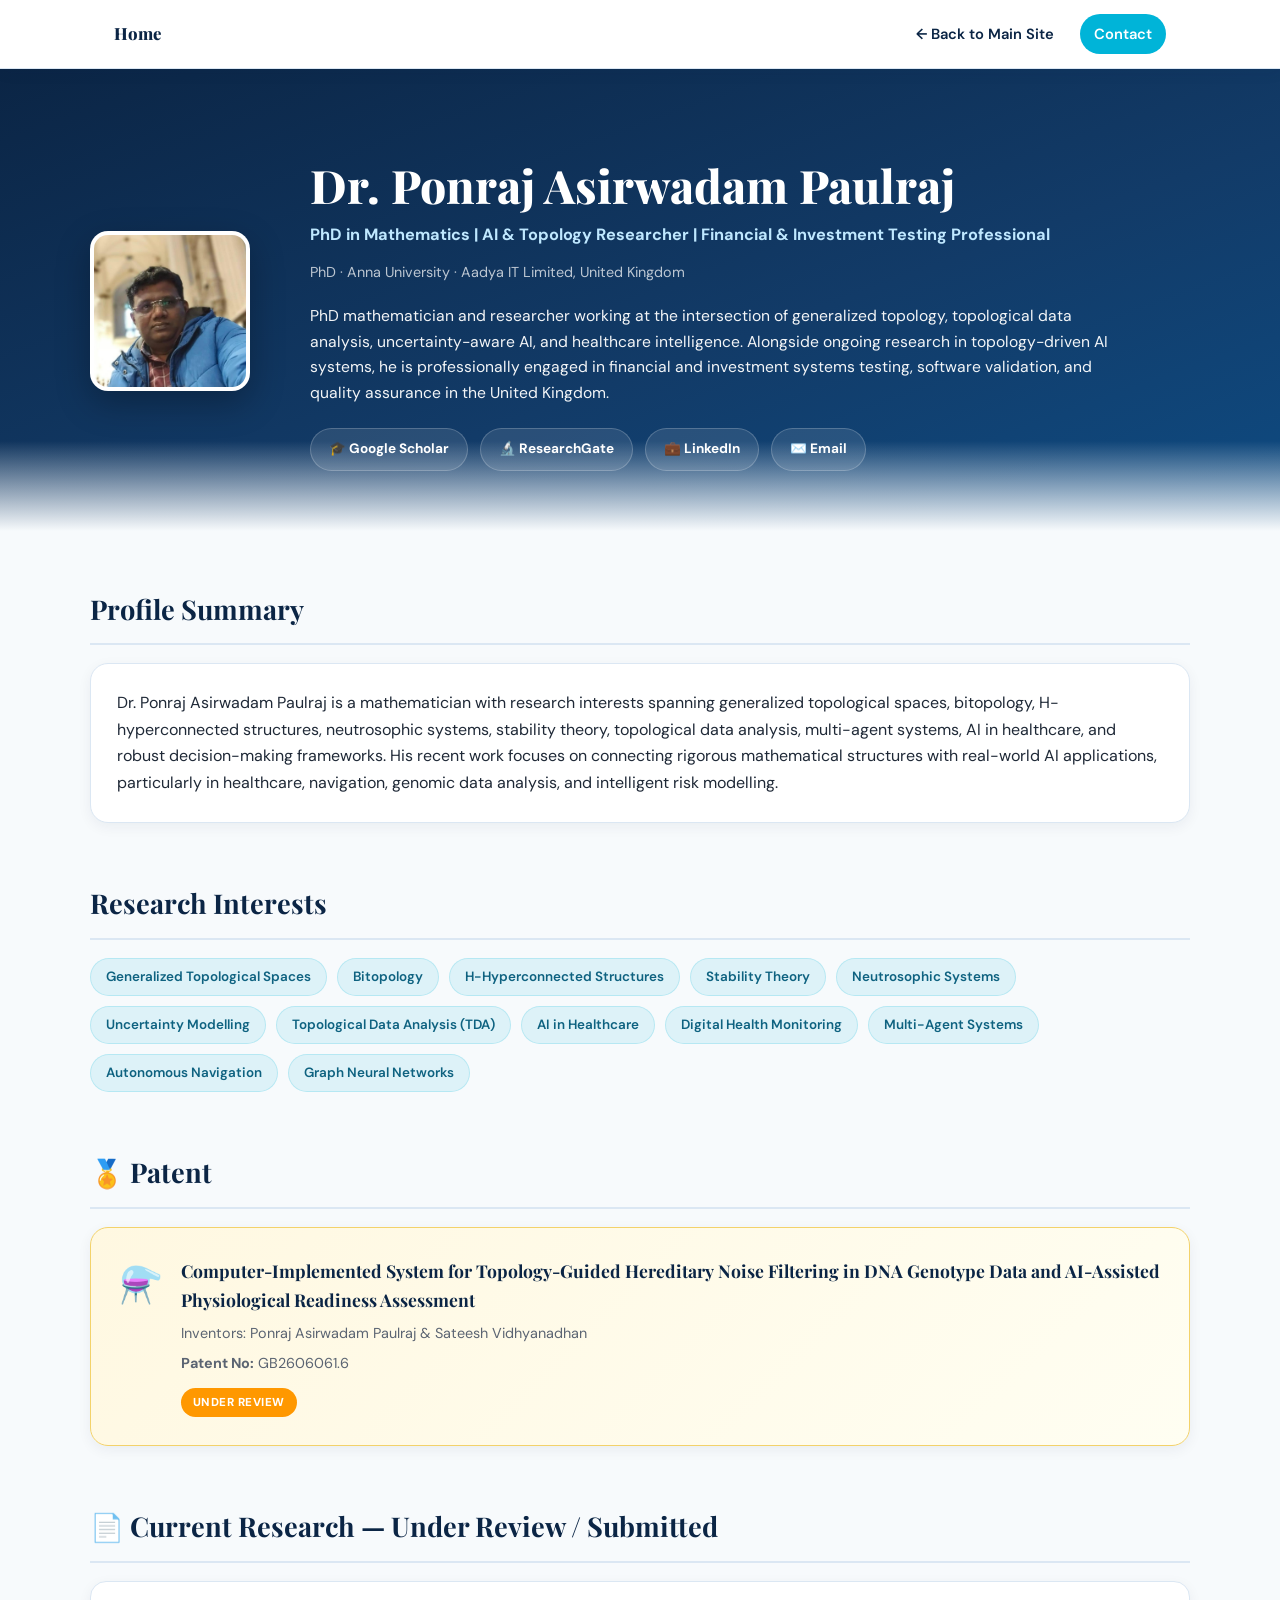
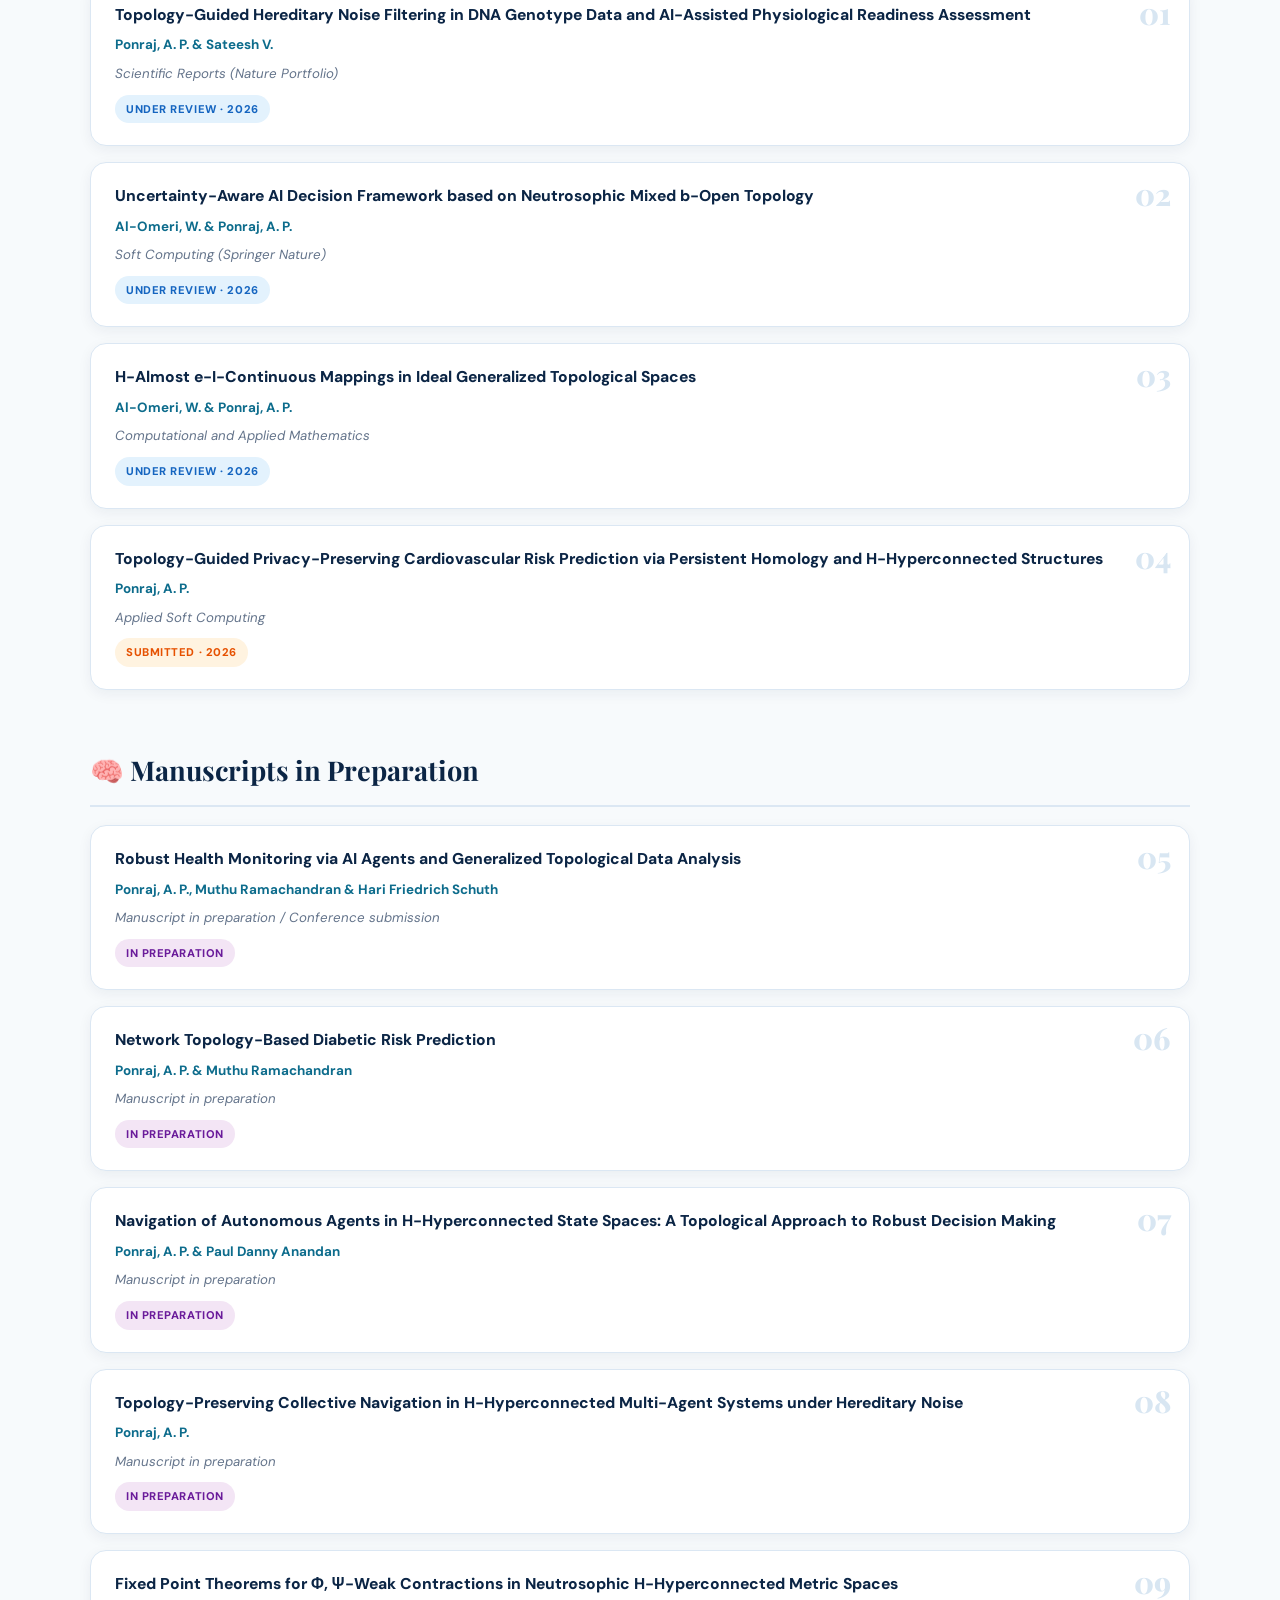
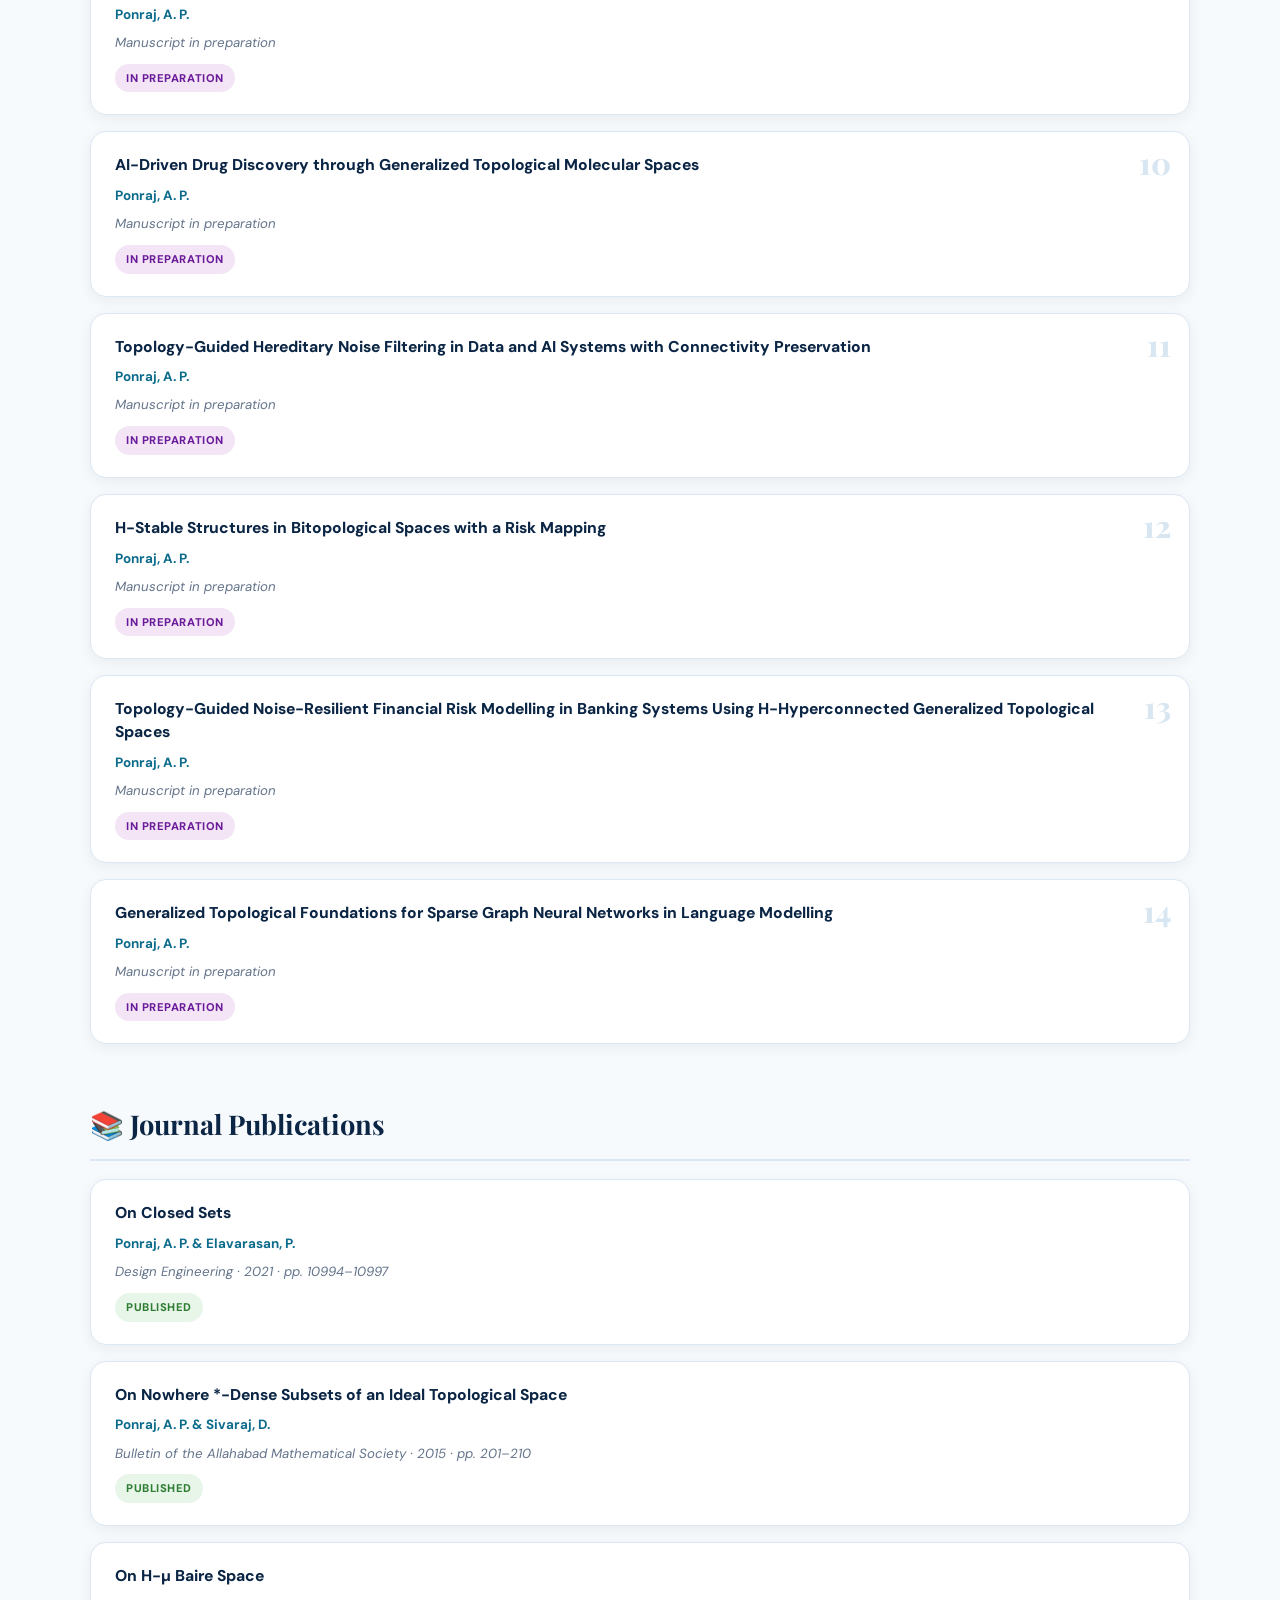
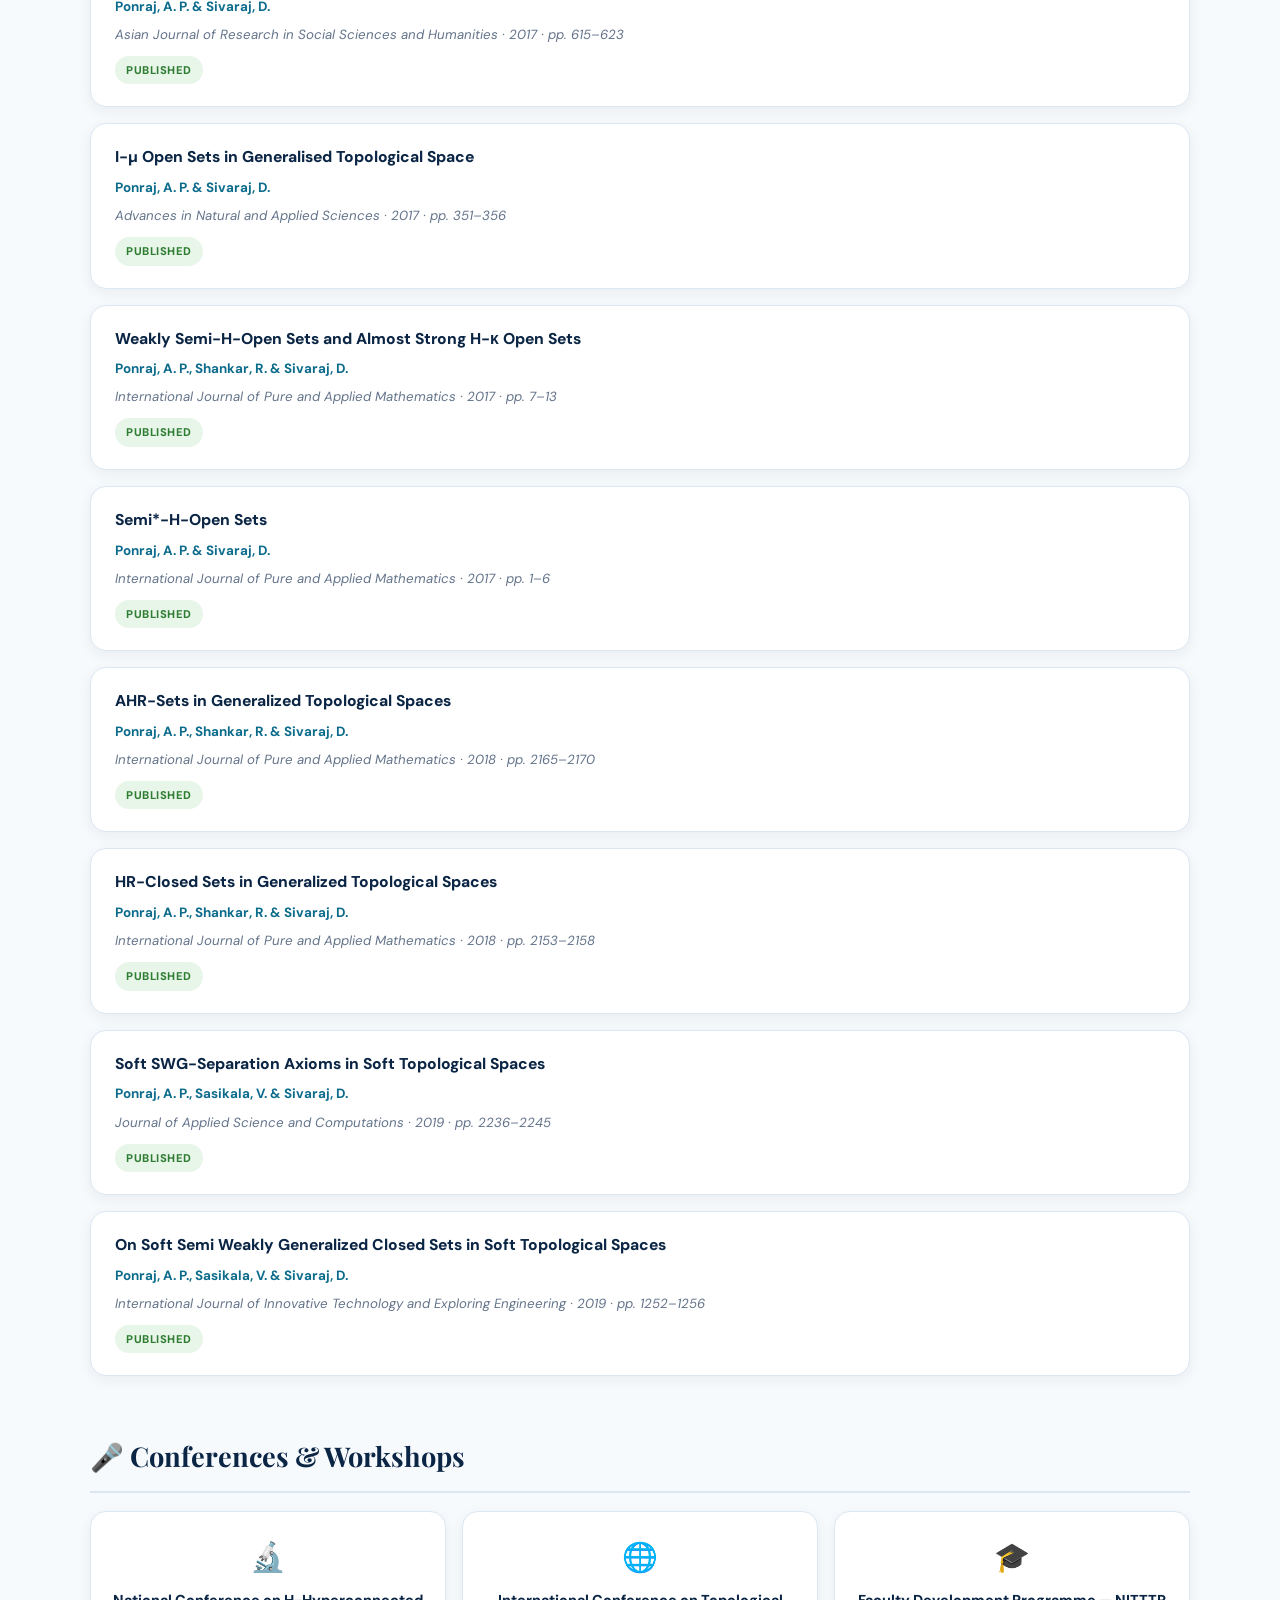
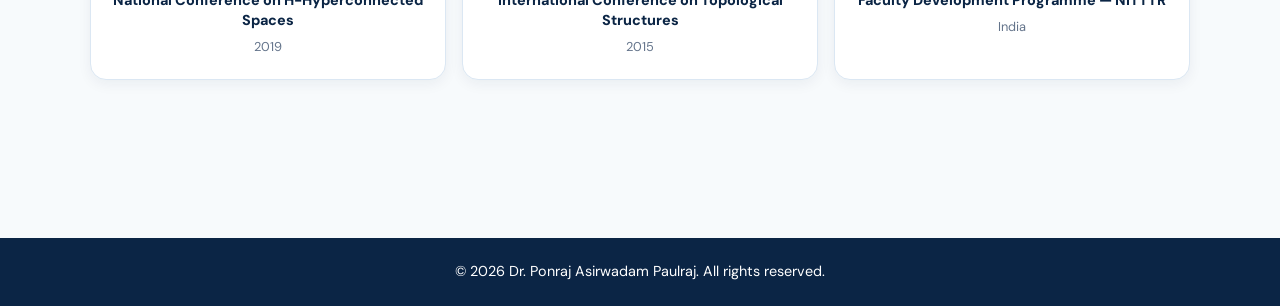
==== commit df816fca: "Revise ponraj.html with updated styles and content Updated the styling and content of the ponraj.htm" ====
--- a/ponraj.html
+++ b/ponraj.html
@@ -8,108 +8,431 @@
   <link rel="preconnect" href="https://fonts.gstatic.com" crossorigin />
   <link href="https://fonts.googleapis.com/css2?family=DM+Sans:opsz,wght@9..40,300;9..40,400;9..40,500;9..40,600;9..40,700&family=Playfair+Display:wght@600;700;800&display=swap" rel="stylesheet" />
   <link rel="stylesheet" href="style.css" />
+
   <style>
-    .rp-hero{padding:100px 24px 60px;background:linear-gradient(160deg,var(--p) 0%,#0d3156 60%,#0f3d6b 100%);position:relative;overflow:hidden;}
-    .rp-hero::after{content:'';position:absolute;bottom:0;left:0;right:0;height:80px;background:linear-gradient(to top,var(--sf),transparent);}
-    .rp-hero-inner{max-width:1100px;margin:0 auto;position:relative;z-index:1;display:grid;grid-template-columns:180px 1fr;gap:40px;align-items:center;}
-    .rp-photo{width:160px;height:160px;border-radius:16px;object-fit:cover;object-position:top;border:4px solid rgba(255,255,255,0.2);box-shadow:0 8px 32px rgba(0,0,0,0.3);}
-    .rp-photo-placeholder{width:160px;height:160px;border-radius:16px;background:linear-gradient(135deg,var(--hc),var(--hcd));display:flex;align-items:center;justify-content:center;font-family:'Playfair Display',serif;font-size:3rem;font-weight:700;color:#fff;border:4px solid rgba(255,255,255,0.2);}
-    .rp-name{font-family:'Playfair Display',serif;font-size:clamp(1.8rem,3vw,2.6rem);font-weight:800;color:#fff;margin-bottom:8px;}
-    .rp-title{font-size:1rem;color:var(--a);font-weight:600;margin-bottom:12px;}
-    .rp-creds{font-size:0.85rem;color:rgba(255,255,255,0.65);margin-bottom:20px;}
-    .rp-links{display:flex;gap:12px;flex-wrap:wrap;}
-    .rp-link{display:inline-flex;align-items:center;gap:6px;padding:8px 18px;background:rgba(255,255,255,0.1);border:1px solid rgba(255,255,255,0.2);color:#fff;font-size:0.82rem;font-weight:600;text-decoration:none;border-radius:50px;transition:0.2s;}
-    .rp-link:hover{background:rgba(255,255,255,0.2);}
-
-    .rp-body{background:var(--sf);padding:60px 24px;}
-    .rp-inner{max-width:1100px;margin:0 auto;}
-
-    .rp-interests{display:flex;flex-wrap:wrap;gap:10px;margin-bottom:48px;}
-    .rp-interest{background:rgba(0,180,216,0.1);color:var(--hcd);border:1px solid rgba(0,180,216,0.2);font-size:0.82rem;font-weight:500;padding:6px 16px;border-radius:50px;}
-
-    .rp-section{margin-bottom:56px;}
-    .rp-section-title{font-family:'Playfair Display',serif;font-size:1.6rem;font-weight:700;color:var(--p);margin-bottom:8px;padding-bottom:12px;border-bottom:2px solid var(--b);}
-
-    /* Patent card */
-    .patent-card{background:linear-gradient(135deg,#fff8e1,#fffde7);border:1px solid #ffd54f;border-radius:16px;padding:28px;margin-bottom:24px;display:flex;gap:20px;align-items:flex-start;}
-    .patent-icon{font-size:2.5rem;flex-shrink:0;}
-    .patent-title{font-family:'Playfair Display',serif;font-size:1.1rem;font-weight:700;color:var(--p);margin-bottom:8px;line-height:1.4;}
-    .patent-meta{font-size:0.82rem;color:var(--m);margin-bottom:8px;}
-    .patent-badge{display:inline-block;background:#FF8F00;color:#fff;font-size:0.7rem;font-weight:700;padding:3px 12px;border-radius:50px;letter-spacing:0.05em;}
-
-    /* Research cards */
-    .research-grid{display:flex;flex-direction:column;gap:16px;}
-    .research-card{background:#fff;border:1px solid var(--b);border-radius:12px;padding:24px;transition:0.2s;position:relative;}
-    .research-card:hover{box-shadow:var(--sm);border-color:rgba(0,180,216,0.3);}
-    .research-num{position:absolute;top:20px;right:20px;font-family:'Playfair Display',serif;font-size:2rem;font-weight:700;color:var(--b);line-height:1;}
-    .research-title{font-size:0.95rem;font-weight:700;color:var(--p);margin-bottom:8px;line-height:1.4;padding-right:40px;}
-    .research-authors{font-size:0.8rem;color:var(--hc);font-weight:600;margin-bottom:6px;}
-    .research-venue{font-size:0.78rem;color:var(--m);font-style:italic;}
-    .research-status{display:inline-block;margin-top:8px;font-size:0.68rem;font-weight:700;padding:3px 10px;border-radius:50px;letter-spacing:0.05em;}
-    .status-review{background:#E3F2FD;color:#1565C0;}
-    .status-prep{background:#F3E5F5;color:#6A1B9A;}
-    .status-pub{background:#E8F5E9;color:#2E7D32;}
-
-    /* Journal cards */
-    .journal-grid{display:flex;flex-direction:column;gap:12px;}
-    .journal-card{background:#fff;border:1px solid var(--b);border-radius:10px;padding:20px 24px;transition:0.2s;}
-    .journal-card:hover{box-shadow:var(--ss);border-color:rgba(0,212,170,0.3);}
-    .journal-title{font-size:0.9rem;font-weight:700;color:var(--p);margin-bottom:6px;line-height:1.4;}
-    .journal-authors{font-size:0.78rem;color:var(--m);margin-bottom:4px;}
-    .journal-venue{font-size:0.78rem;color:var(--a);font-weight:600;}
-    .journal-year{font-size:0.72rem;color:var(--m);}
-
-    .conf-grid{display:grid;grid-template-columns:repeat(auto-fill,minmax(280px,1fr));gap:16px;}
-    .conf-card{background:#fff;border:1px solid var(--b);border-radius:10px;padding:20px;text-align:center;}
-    .conf-icon{font-size:1.8rem;margin-bottom:8px;}
-    .conf-title{font-size:0.88rem;font-weight:700;color:var(--p);line-height:1.3;}
-    .conf-year{font-size:0.75rem;color:var(--m);margin-top:4px;}
-
-    @media(max-width:768px){
-      .rp-hero-inner{grid-template-columns:1fr;text-align:center;}
-      .rp-photo,.rp-photo-placeholder{margin:0 auto;}
-      .rp-links{justify-content:center;}
+    :root{
+      --rp-primary:#0b2545;
+      --rp-primary-2:#123b68;
+      --rp-accent:#00b4d8;
+      --rp-accent-2:#00d4aa;
+      --rp-bg:#f7fafc;
+      --rp-card:#ffffff;
+      --rp-border:#dbe7f3;
+      --rp-text:#1f2937;
+      --rp-muted:#64748b;
+      --rp-shadow:0 10px 30px rgba(11,37,69,0.08);
+      --rp-shadow-sm:0 4px 14px rgba(11,37,69,0.06);
+    }
+
+    *{box-sizing:border-box}
+    body{
+      margin:0;
+      font-family:'DM Sans',sans-serif;
+      color:var(--rp-text);
+      background:var(--rp-bg);
+      line-height:1.65;
+    }
+
+    .nav{
+      position:sticky;
+      top:0;
+      z-index:1000;
+      background:#ffffffee;
+      backdrop-filter:blur(10px);
+      border-bottom:1px solid var(--rp-border);
+      box-shadow:var(--rp-shadow-sm);
+    }
+    .ni{
+      max-width:1100px;
+      margin:0 auto;
+      padding:14px 24px;
+      display:flex;
+      align-items:center;
+      gap:16px;
+    }
+    .nl{
+      font-weight:800;
+      color:var(--rp-primary);
+      font-size:1.05rem;
+    }
+    .nr{
+      margin-left:auto;
+      display:flex;
+      gap:12px;
+      flex-wrap:wrap;
+    }
+    .nk{
+      color:var(--rp-primary);
+      text-decoration:none;
+      font-weight:600;
+      font-size:0.92rem;
+      padding:8px 14px;
+      border-radius:999px;
+    }
+    .nk.cta{
+      background:var(--rp-accent);
+      color:#fff;
+    }
+
+    .rp-hero{
+      padding:90px 24px 60px;
+      background:linear-gradient(160deg,var(--rp-primary) 0%, var(--rp-primary-2) 58%, #0e4b82 100%);
+      position:relative;
+      overflow:hidden;
+    }
+    .rp-hero::after{
+      content:'';
+      position:absolute;
+      inset:auto 0 0 0;
+      height:90px;
+      background:linear-gradient(to top,var(--rp-bg),transparent);
+    }
+    .rp-hero-inner{
+      max-width:1100px;
+      margin:0 auto;
+      position:relative;
+      z-index:1;
+      display:grid;
+      grid-template-columns:180px 1fr;
+      gap:40px;
+      align-items:center;
+    }
+    .rp-photo{
+      width:160px;
+      height:160px;
+      border-radius:18px;
+      object-fit:cover;
+      object-position:top;
+      border:4px solid rgba(255,255,255,0.18);
+      box-shadow:0 12px 34px rgba(0,0,0,0.28);
+      background:#fff;
+    }
+    .rp-photo-placeholder{
+      width:160px;
+      height:160px;
+      border-radius:18px;
+      display:none;
+      align-items:center;
+      justify-content:center;
+      font-family:'Playfair Display',serif;
+      font-size:3rem;
+      font-weight:800;
+      color:#fff;
+      background:linear-gradient(135deg,var(--rp-accent),var(--rp-accent-2));
+      border:4px solid rgba(255,255,255,0.18);
+      box-shadow:0 12px 34px rgba(0,0,0,0.28);
+    }
+    .rp-name{
+      font-family:'Playfair Display',serif;
+      font-size:clamp(2rem,3.6vw,3rem);
+      line-height:1.15;
+      font-weight:800;
+      color:#fff;
+      margin:0 0 10px;
+    }
+    .rp-title{
+      font-size:1.02rem;
+      color:#bfe8ff;
+      font-weight:700;
+      margin-bottom:12px;
+    }
+    .rp-creds{
+      font-size:0.9rem;
+      color:rgba(255,255,255,0.72);
+      margin-bottom:18px;
+    }
+    .rp-summary{
+      max-width:800px;
+      color:rgba(255,255,255,0.95);
+      font-size:0.98rem;
+      margin-bottom:22px;
+    }
+    .rp-links{
+      display:flex;
+      gap:12px;
+      flex-wrap:wrap;
+    }
+    .rp-link{
+      display:inline-flex;
+      align-items:center;
+      gap:6px;
+      padding:9px 18px;
+      border-radius:999px;
+      text-decoration:none;
+      color:#fff;
+      background:rgba(255,255,255,0.10);
+      border:1px solid rgba(255,255,255,0.20);
+      font-size:0.85rem;
+      font-weight:700;
+      transition:0.2s ease;
+    }
+    .rp-link:hover{
+      background:rgba(255,255,255,0.18);
+      transform:translateY(-1px);
+    }
+
+    .rp-body{
+      padding:56px 24px 70px;
+    }
+    .rp-inner{
+      max-width:1100px;
+      margin:0 auto;
+    }
+    .rp-section{
+      margin-bottom:58px;
+    }
+    .rp-section-title{
+      font-family:'Playfair Display',serif;
+      font-size:1.7rem;
+      font-weight:700;
+      color:var(--rp-primary);
+      margin:0 0 18px;
+      padding-bottom:12px;
+      border-bottom:2px solid var(--rp-border);
+    }
+
+    .rp-about{
+      background:var(--rp-card);
+      border:1px solid var(--rp-border);
+      border-radius:18px;
+      padding:26px;
+      box-shadow:var(--rp-shadow-sm);
+    }
+
+    .rp-interests{
+      display:flex;
+      flex-wrap:wrap;
+      gap:10px;
+      margin-top:6px;
+    }
+    .rp-interest{
+      background:rgba(0,180,216,0.10);
+      color:#0e6280;
+      border:1px solid rgba(0,180,216,0.18);
+      font-size:0.84rem;
+      font-weight:600;
+      padding:7px 15px;
+      border-radius:999px;
+    }
+
+    .patent-card{
+      background:linear-gradient(135deg,#fff8e1,#fffef2);
+      border:1px solid #f3d26a;
+      border-radius:18px;
+      padding:28px;
+      display:flex;
+      gap:18px;
+      align-items:flex-start;
+      box-shadow:var(--rp-shadow-sm);
+    }
+    .patent-icon{
+      font-size:2.2rem;
+      flex-shrink:0;
+    }
+    .patent-title{
+      font-family:'Playfair Display',serif;
+      font-size:1.1rem;
+      font-weight:700;
+      color:var(--rp-primary);
+      margin-bottom:8px;
+    }
+    .patent-meta{
+      font-size:0.9rem;
+      color:#5b6472;
+      margin-bottom:6px;
+    }
+    .patent-badge{
+      display:inline-block;
+      margin-top:6px;
+      background:#ff9800;
+      color:#fff;
+      font-size:0.72rem;
+      font-weight:800;
+      padding:5px 12px;
+      border-radius:999px;
+      letter-spacing:0.04em;
+    }
+
+    .research-grid, .journal-grid{
+      display:flex;
+      flex-direction:column;
+      gap:16px;
+    }
+    .research-card, .journal-card{
+      background:var(--rp-card);
+      border:1px solid var(--rp-border);
+      border-radius:16px;
+      padding:22px 24px;
+      box-shadow:var(--rp-shadow-sm);
+      position:relative;
+    }
+    .research-card:hover, .journal-card:hover{
+      border-color:#b8d8ef;
+      box-shadow:var(--rp-shadow);
+    }
+    .research-num{
+      position:absolute;
+      top:16px;
+      right:18px;
+      font-family:'Playfair Display',serif;
+      font-size:1.9rem;
+      font-weight:800;
+      color:#d8e6f2;
+      line-height:1;
+    }
+    .research-title, .journal-title{
+      font-size:0.98rem;
+      font-weight:800;
+      color:var(--rp-primary);
+      line-height:1.45;
+      padding-right:42px;
+      margin-bottom:8px;
+    }
+    .research-authors, .journal-authors{
+      font-size:0.84rem;
+      color:#0d6c8c;
+      font-weight:700;
+      margin-bottom:6px;
+    }
+    .research-venue, .journal-venue{
+      font-size:0.83rem;
+      color:var(--rp-muted);
+      font-style:italic;
+    }
+    .research-status{
+      display:inline-block;
+      margin-top:10px;
+      font-size:0.7rem;
+      font-weight:800;
+      letter-spacing:0.05em;
+      padding:5px 11px;
+      border-radius:999px;
+    }
+    .status-review{background:#e3f2fd;color:#1565c0;}
+    .status-submitted{background:#fff3e0;color:#e65100;}
+    .status-prep{background:#f3e5f5;color:#6a1b9a;}
+    .status-pub{background:#e8f5e9;color:#2e7d32;}
+
+    .conf-grid{
+      display:grid;
+      grid-template-columns:repeat(auto-fit,minmax(240px,1fr));
+      gap:16px;
+    }
+    .conf-card{
+      background:var(--rp-card);
+      border:1px solid var(--rp-border);
+      border-radius:16px;
+      padding:22px;
+      text-align:center;
+      box-shadow:var(--rp-shadow-sm);
+    }
+    .conf-icon{
+      font-size:1.8rem;
+      margin-bottom:8px;
+    }
+    .conf-title{
+      font-size:0.9rem;
+      font-weight:800;
+      color:var(--rp-primary);
+      line-height:1.4;
+    }
+    .conf-year{
+      font-size:0.8rem;
+      color:var(--rp-muted);
+      margin-top:6px;
+    }
+
+    .footer{
+      text-align:center;
+      background:var(--rp-primary);
+      color:#fff;
+      padding:22px 16px;
+      font-size:0.9rem;
+      margin-top:30px;
+    }
+
+    @media (max-width: 768px){
+      .rp-hero-inner{
+        grid-template-columns:1fr;
+        text-align:center;
+      }
+      .rp-photo, .rp-photo-placeholder{
+        margin:0 auto;
+      }
+      .rp-links{
+        justify-content:center;
+      }
+      .research-title, .journal-title{
+        padding-right:0;
+      }
+      .research-num{
+        position:static;
+        display:block;
+        margin-bottom:10px;
+      }
+      .patent-card{
+        flex-direction:column;
+      }
     }
   </style>
 </head>
 <body>
 
-  <nav class="nav scrolled" style="box-shadow:var(--sm)">
+  <nav class="nav">
     <div class="ni">
-      <a href="index.html" class="nl" style="text-decoration:none">QualfyTech</a>
-      <div class="nr" style="margin-left:auto">
-        <a href="index.html" class="nk" style="text-decoration:none">← Back to Home</a>
-        <a href="index.html#contact" class="nk" style="text-decoration:none;background:var(--hc);color:#fff;padding:8px 20px;border-radius:50px;font-weight:700">Enrol Now</a>
+      <a href="index.html" class="nl" style="text-decoration:none;">Home</a>
+      <div class="nr">
+        <a href="index.html" class="nk">← Back to Main Site</a>
+        <a href="index.html#contact" class="nk cta">Contact</a>
       </div>
     </div>
   </nav>
 
-  <!-- HERO -->
   <div class="rp-hero">
     <div class="rp-hero-inner">
       <div>
-        <img src="ponraj.jpg" alt="Dr. Ponraj Asirwadam Paulraj" class="rp-photo" onerror="this.style.display='none';document.getElementById('pp-avatar').style.display='flex'" />
-        <div class="rp-photo-placeholder" id="pp-avatar" style="display:none">PP</div>
-      </div>
+        <img src="ponraj.jpg" alt="Dr. Ponraj Asirwadam Paulraj" class="rp-photo"
+             onerror="this.style.display='none';document.getElementById('pp-avatar').style.display='flex';" />
+        <div class="rp-photo-placeholder" id="pp-avatar">PP</div>
+      </div>
+
       <div>
         <div class="rp-name">Dr. Ponraj Asirwadam Paulraj</div>
-        <div class="rp-title">PhD in Mathematics | AI & Topology Researcher</div>
-        <div class="rp-creds">PhD · Anna University · SMIEEE affiliate · QualfyTech Instructor</div>
+        <div class="rp-title">PhD in Mathematics | AI &amp; Topology Researcher | Financial &amp; Investment Testing Professional</div>
+        <div class="rp-creds">PhD · Anna University · Aadya IT Limited, United Kingdom</div>
+
+        <div class="rp-summary">
+          PhD mathematician and researcher working at the intersection of generalized topology,
+          topological data analysis, uncertainty-aware AI, and healthcare intelligence.
+          Alongside ongoing research in topology-driven AI systems, he is professionally engaged
+          in financial and investment systems testing, software validation, and quality assurance
+          in the United Kingdom.
+        </div>
+
         <div class="rp-links">
           <a href="https://scholar.google.com" target="_blank" class="rp-link">🎓 Google Scholar</a>
           <a href="https://www.researchgate.net" target="_blank" class="rp-link">🔬 ResearchGate</a>
+          <a href="https://www.linkedin.com/in/ponraj-asirwadam-paulraj-0a0a86287/" target="_blank" class="rp-link">💼 LinkedIn</a>
           <a href="mailto:pejuponraj@gmail.com" class="rp-link">✉️ Email</a>
-          <a href="index.html#instructor" class="rp-link">🌐 QualfyTech Profile</a>
         </div>
       </div>
     </div>
   </div>
 
-  <!-- BODY -->
   <div class="rp-body">
     <div class="rp-inner">
 
-      <!-- RESEARCH INTERESTS -->
+      <div class="rp-section">
+        <h2 class="rp-section-title">Profile Summary</h2>
+        <div class="rp-about">
+          Dr. Ponraj Asirwadam Paulraj is a mathematician with research interests spanning generalized
+          topological spaces, bitopology, H-hyperconnected structures, neutrosophic systems, stability theory,
+          topological data analysis, multi-agent systems, AI in healthcare, and robust decision-making frameworks.
+          His recent work focuses on connecting rigorous mathematical structures with real-world AI applications,
+          particularly in healthcare, navigation, genomic data analysis, and intelligent risk modelling.
+        </div>
+      </div>
+
       <div class="rp-section">
         <h2 class="rp-section-title">Research Interests</h2>
         <div class="rp-interests">
@@ -128,23 +451,23 @@
         </div>
       </div>
 
-      <!-- PATENT -->
       <div class="rp-section">
         <h2 class="rp-section-title">🏅 Patent</h2>
         <div class="patent-card">
           <div class="patent-icon">⚗️</div>
           <div>
-            <div class="patent-title">Computer-Implemented System for Topology-Guided Hereditary Noise Filtering in DNA Genotype Data and AI-Assisted Physiological Readiness Assessment</div>
+            <div class="patent-title">
+              Computer-Implemented System for Topology-Guided Hereditary Noise Filtering in DNA Genotype Data and AI-Assisted Physiological Readiness Assessment
+            </div>
             <div class="patent-meta">Inventors: Ponraj Asirwadam Paulraj &amp; Sateesh Vidhyanadhan</div>
             <div class="patent-meta"><strong>Patent No:</strong> GB2606061.6</div>
-            <span class="patent-badge">⏳ Under Review</span>
-          </div>
-        </div>
-      </div>
-
-      <!-- RECENT RESEARCH -->
+            <span class="patent-badge">UNDER REVIEW</span>
+          </div>
+        </div>
+      </div>
+
       <div class="rp-section">
-        <h2 class="rp-section-title">📄 Recent Research Works (2025–2026)</h2>
+        <h2 class="rp-section-title">📄 Current Research — Under Review / Submitted</h2>
         <div class="research-grid">
 
           <div class="research-card">
@@ -152,109 +475,123 @@
             <div class="research-title">Topology-Guided Hereditary Noise Filtering in DNA Genotype Data and AI-Assisted Physiological Readiness Assessment</div>
             <div class="research-authors">Ponraj, A. P. &amp; Sateesh V.</div>
             <div class="research-venue">Scientific Reports (Nature Portfolio)</div>
-            <span class="research-status status-review">Under Review — 2026</span>
+            <span class="research-status status-review">UNDER REVIEW · 2026</span>
           </div>
 
           <div class="research-card">
             <div class="research-num">02</div>
-            <div class="research-title">Robust Health Monitoring via AI Agents and Generalized Topological Data Analysis</div>
-            <div class="research-authors">Ponraj, A. P., Muthu Ramachandran &amp; Hari Friedrich Schuth</div>
-            <div class="research-venue">Manuscript in preparation / Conference submission (AIBH 2026)</div>
-            <span class="research-status status-prep">In Preparation — 2026</span>
-          </div>
-
-          <div class="research-card">
-            <div class="research-num">03</div>
             <div class="research-title">Uncertainty-Aware AI Decision Framework based on Neutrosophic Mixed b-Open Topology</div>
             <div class="research-authors">Al-Omeri, W. &amp; Ponraj, A. P.</div>
             <div class="research-venue">Soft Computing (Springer Nature)</div>
-            <span class="research-status status-review">Under Review — 2026</span>
-          </div>
-
-          <div class="research-card">
-            <div class="research-num">04</div>
+            <span class="research-status status-review">UNDER REVIEW · 2026</span>
+          </div>
+
+          <div class="research-card">
+            <div class="research-num">03</div>
             <div class="research-title">H-Almost e-I-Continuous Mappings in Ideal Generalized Topological Spaces</div>
             <div class="research-authors">Al-Omeri, W. &amp; Ponraj, A. P.</div>
             <div class="research-venue">Computational and Applied Mathematics</div>
-            <span class="research-status status-review">Under Review — 2026</span>
-          </div>
+            <span class="research-status status-review">UNDER REVIEW · 2026</span>
+          </div>
+
+          <div class="research-card">
+            <div class="research-num">04</div>
+            <div class="research-title">Topology-Guided Privacy-Preserving Cardiovascular Risk Prediction via Persistent Homology and H-Hyperconnected Structures</div>
+            <div class="research-authors">Ponraj, A. P.</div>
+            <div class="research-venue">Applied Soft Computing</div>
+            <span class="research-status status-submitted">SUBMITTED · 2026</span>
+          </div>
+
+        </div>
+      </div>
+
+      <div class="rp-section">
+        <h2 class="rp-section-title">🧠 Manuscripts in Preparation</h2>
+        <div class="research-grid">
 
           <div class="research-card">
             <div class="research-num">05</div>
+            <div class="research-title">Robust Health Monitoring via AI Agents and Generalized Topological Data Analysis</div>
+            <div class="research-authors">Ponraj, A. P., Muthu Ramachandran &amp; Hari Friedrich Schuth</div>
+            <div class="research-venue">Manuscript in preparation / Conference submission</div>
+            <span class="research-status status-prep">IN PREPARATION</span>
+          </div>
+
+          <div class="research-card">
+            <div class="research-num">06</div>
             <div class="research-title">Network Topology-Based Diabetic Risk Prediction</div>
             <div class="research-authors">Ponraj, A. P. &amp; Muthu Ramachandran</div>
             <div class="research-venue">Manuscript in preparation</div>
-            <span class="research-status status-prep">In Preparation</span>
-          </div>
-
-          <div class="research-card">
-            <div class="research-num">06</div>
+            <span class="research-status status-prep">IN PREPARATION</span>
+          </div>
+
+          <div class="research-card">
+            <div class="research-num">07</div>
             <div class="research-title">Navigation of Autonomous Agents in H-Hyperconnected State Spaces: A Topological Approach to Robust Decision Making</div>
             <div class="research-authors">Ponraj, A. P. &amp; Paul Danny Anandan</div>
             <div class="research-venue">Manuscript in preparation</div>
-            <span class="research-status status-prep">In Preparation</span>
-          </div>
-
-          <div class="research-card">
-            <div class="research-num">07</div>
+            <span class="research-status status-prep">IN PREPARATION</span>
+          </div>
+
+          <div class="research-card">
+            <div class="research-num">08</div>
             <div class="research-title">Topology-Preserving Collective Navigation in H-Hyperconnected Multi-Agent Systems under Hereditary Noise</div>
             <div class="research-authors">Ponraj, A. P.</div>
             <div class="research-venue">Manuscript in preparation</div>
-            <span class="research-status status-prep">In Preparation</span>
-          </div>
-
-          <div class="research-card">
-            <div class="research-num">08</div>
+            <span class="research-status status-prep">IN PREPARATION</span>
+          </div>
+
+          <div class="research-card">
+            <div class="research-num">09</div>
             <div class="research-title">Fixed Point Theorems for Φ, Ψ-Weak Contractions in Neutrosophic H-Hyperconnected Metric Spaces</div>
             <div class="research-authors">Ponraj, A. P.</div>
             <div class="research-venue">Manuscript in preparation</div>
-            <span class="research-status status-prep">In Preparation</span>
-          </div>
-
-          <div class="research-card">
-            <div class="research-num">09</div>
+            <span class="research-status status-prep">IN PREPARATION</span>
+          </div>
+
+          <div class="research-card">
+            <div class="research-num">10</div>
             <div class="research-title">AI-Driven Drug Discovery through Generalized Topological Molecular Spaces</div>
             <div class="research-authors">Ponraj, A. P.</div>
             <div class="research-venue">Manuscript in preparation</div>
-            <span class="research-status status-prep">In Preparation</span>
-          </div>
-
-          <div class="research-card">
-            <div class="research-num">10</div>
+            <span class="research-status status-prep">IN PREPARATION</span>
+          </div>
+
+          <div class="research-card">
+            <div class="research-num">11</div>
             <div class="research-title">Topology-Guided Hereditary Noise Filtering in Data and AI Systems with Connectivity Preservation</div>
             <div class="research-authors">Ponraj, A. P.</div>
             <div class="research-venue">Manuscript in preparation</div>
-            <span class="research-status status-prep">In Preparation</span>
-          </div>
-
-          <div class="research-card">
-            <div class="research-num">11</div>
+            <span class="research-status status-prep">IN PREPARATION</span>
+          </div>
+
+          <div class="research-card">
+            <div class="research-num">12</div>
             <div class="research-title">H-Stable Structures in Bitopological Spaces with a Risk Mapping</div>
             <div class="research-authors">Ponraj, A. P.</div>
             <div class="research-venue">Manuscript in preparation</div>
-            <span class="research-status status-prep">In Preparation</span>
-          </div>
-
-          <div class="research-card">
-            <div class="research-num">12</div>
+            <span class="research-status status-prep">IN PREPARATION</span>
+          </div>
+
+          <div class="research-card">
+            <div class="research-num">13</div>
             <div class="research-title">Topology-Guided Noise-Resilient Financial Risk Modelling in Banking Systems Using H-Hyperconnected Generalized Topological Spaces</div>
             <div class="research-authors">Ponraj, A. P.</div>
             <div class="research-venue">Manuscript in preparation</div>
-            <span class="research-status status-prep">In Preparation</span>
-          </div>
-
-          <div class="research-card">
-            <div class="research-num">13</div>
+            <span class="research-status status-prep">IN PREPARATION</span>
+          </div>
+
+          <div class="research-card">
+            <div class="research-num">14</div>
             <div class="research-title">Generalized Topological Foundations for Sparse Graph Neural Networks in Language Modelling</div>
             <div class="research-authors">Ponraj, A. P.</div>
             <div class="research-venue">Manuscript in preparation</div>
-            <span class="research-status status-prep">In Preparation</span>
-          </div>
-
-        </div>
-      </div>
-
-      <!-- JOURNAL PUBLICATIONS -->
+            <span class="research-status status-prep">IN PREPARATION</span>
+          </div>
+
+        </div>
+      </div>
+
       <div class="rp-section">
         <h2 class="rp-section-title">📚 Journal Publications</h2>
         <div class="journal-grid">
@@ -262,77 +599,76 @@
           <div class="journal-card">
             <div class="journal-title">On Closed Sets</div>
             <div class="journal-authors">Ponraj, A. P. &amp; Elavarasan, P.</div>
-            <div class="journal-venue">Design Engineering</div>
-            <div class="journal-year">2021 · pp. 10994–10997</div>
+            <div class="journal-venue">Design Engineering · 2021 · pp. 10994–10997</div>
+            <span class="research-status status-pub">PUBLISHED</span>
           </div>
 
           <div class="journal-card">
             <div class="journal-title">On Nowhere *-Dense Subsets of an Ideal Topological Space</div>
             <div class="journal-authors">Ponraj, A. P. &amp; Sivaraj, D.</div>
-            <div class="journal-venue">Bulletin of the Allahabad Mathematical Society</div>
-            <div class="journal-year">2015 · pp. 201–210</div>
+            <div class="journal-venue">Bulletin of the Allahabad Mathematical Society · 2015 · pp. 201–210</div>
+            <span class="research-status status-pub">PUBLISHED</span>
           </div>
 
           <div class="journal-card">
             <div class="journal-title">On H-µ Baire Space</div>
             <div class="journal-authors">Ponraj, A. P. &amp; Sivaraj, D.</div>
-            <div class="journal-venue">Asian Journal of Research in Social Sciences and Humanities</div>
-            <div class="journal-year">2017 · pp. 615–623</div>
+            <div class="journal-venue">Asian Journal of Research in Social Sciences and Humanities · 2017 · pp. 615–623</div>
+            <span class="research-status status-pub">PUBLISHED</span>
           </div>
 
           <div class="journal-card">
             <div class="journal-title">I-µ Open Sets in Generalised Topological Space</div>
             <div class="journal-authors">Ponraj, A. P. &amp; Sivaraj, D.</div>
-            <div class="journal-venue">Advances in Natural and Applied Sciences</div>
-            <div class="journal-year">2017 · pp. 351–356</div>
+            <div class="journal-venue">Advances in Natural and Applied Sciences · 2017 · pp. 351–356</div>
+            <span class="research-status status-pub">PUBLISHED</span>
           </div>
 
           <div class="journal-card">
             <div class="journal-title">Weakly Semi-H-Open Sets and Almost Strong H-κ Open Sets</div>
             <div class="journal-authors">Ponraj, A. P., Shankar, R. &amp; Sivaraj, D.</div>
-            <div class="journal-venue">International Journal of Pure and Applied Mathematics</div>
-            <div class="journal-year">2017 · pp. 7–13</div>
+            <div class="journal-venue">International Journal of Pure and Applied Mathematics · 2017 · pp. 7–13</div>
+            <span class="research-status status-pub">PUBLISHED</span>
           </div>
 
           <div class="journal-card">
             <div class="journal-title">Semi*-H-Open Sets</div>
             <div class="journal-authors">Ponraj, A. P. &amp; Sivaraj, D.</div>
-            <div class="journal-venue">International Journal of Pure and Applied Mathematics</div>
-            <div class="journal-year">2017 · pp. 1–6</div>
+            <div class="journal-venue">International Journal of Pure and Applied Mathematics · 2017 · pp. 1–6</div>
+            <span class="research-status status-pub">PUBLISHED</span>
           </div>
 
           <div class="journal-card">
             <div class="journal-title">AHR-Sets in Generalized Topological Spaces</div>
             <div class="journal-authors">Ponraj, A. P., Shankar, R. &amp; Sivaraj, D.</div>
-            <div class="journal-venue">International Journal of Pure and Applied Mathematics</div>
-            <div class="journal-year">2018 · pp. 2165–2170</div>
+            <div class="journal-venue">International Journal of Pure and Applied Mathematics · 2018 · pp. 2165–2170</div>
+            <span class="research-status status-pub">PUBLISHED</span>
           </div>
 
           <div class="journal-card">
             <div class="journal-title">HR-Closed Sets in Generalized Topological Spaces</div>
             <div class="journal-authors">Ponraj, A. P., Shankar, R. &amp; Sivaraj, D.</div>
-            <div class="journal-venue">International Journal of Pure and Applied Mathematics</div>
-            <div class="journal-year">2018 · pp. 2153–2158</div>
+            <div class="journal-venue">International Journal of Pure and Applied Mathematics · 2018 · pp. 2153–2158</div>
+            <span class="research-status status-pub">PUBLISHED</span>
           </div>
 
           <div class="journal-card">
             <div class="journal-title">Soft SWG-Separation Axioms in Soft Topological Spaces</div>
             <div class="journal-authors">Ponraj, A. P., Sasikala, V. &amp; Sivaraj, D.</div>
-            <div class="journal-venue">Journal of Applied Science and Computations</div>
-            <div class="journal-year">2019 · pp. 2236–2245</div>
+            <div class="journal-venue">Journal of Applied Science and Computations · 2019 · pp. 2236–2245</div>
+            <span class="research-status status-pub">PUBLISHED</span>
           </div>
 
           <div class="journal-card">
             <div class="journal-title">On Soft Semi Weakly Generalized Closed Sets in Soft Topological Spaces</div>
             <div class="journal-authors">Ponraj, A. P., Sasikala, V. &amp; Sivaraj, D.</div>
-            <div class="journal-venue">International Journal of Innovative Technology and Exploring Engineering</div>
-            <div class="journal-year">2019 · pp. 1252–1256</div>
-          </div>
-
-        </div>
-      </div>
-
-      <!-- CONFERENCES -->
+            <div class="journal-venue">International Journal of Innovative Technology and Exploring Engineering · 2019 · pp. 1252–1256</div>
+            <span class="research-status status-pub">PUBLISHED</span>
+          </div>
+
+        </div>
+      </div>
+
       <div class="rp-section">
         <h2 class="rp-section-title">🎤 Conferences &amp; Workshops</h2>
         <div class="conf-grid">
@@ -357,7 +693,7 @@
     </div>
   </div>
 
-  <footer class="footer">© 2026 Forti5 Technologies Ltd. All rights reserved.</footer>
+  <footer class="footer">© 2026 Dr. Ponraj Asirwadam Paulraj. All rights reserved.</footer>
 
 </body>
 </html>
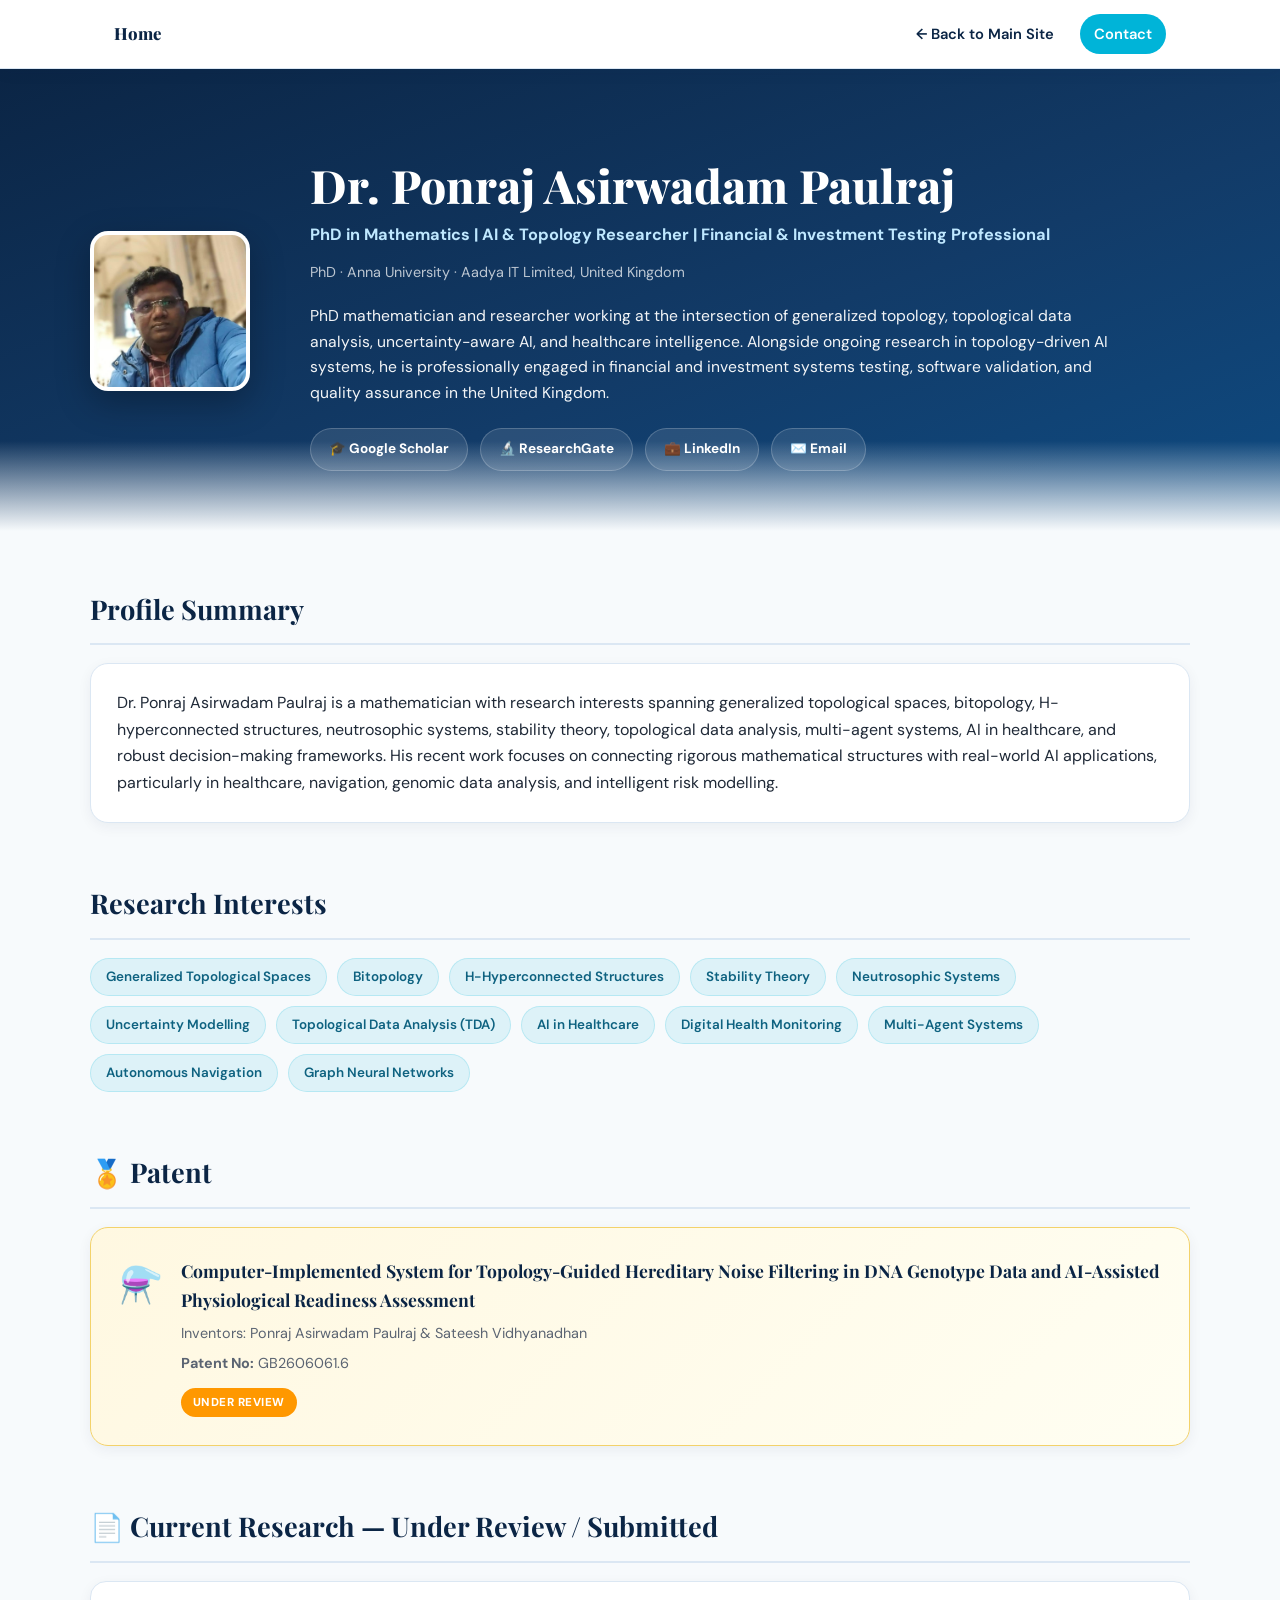
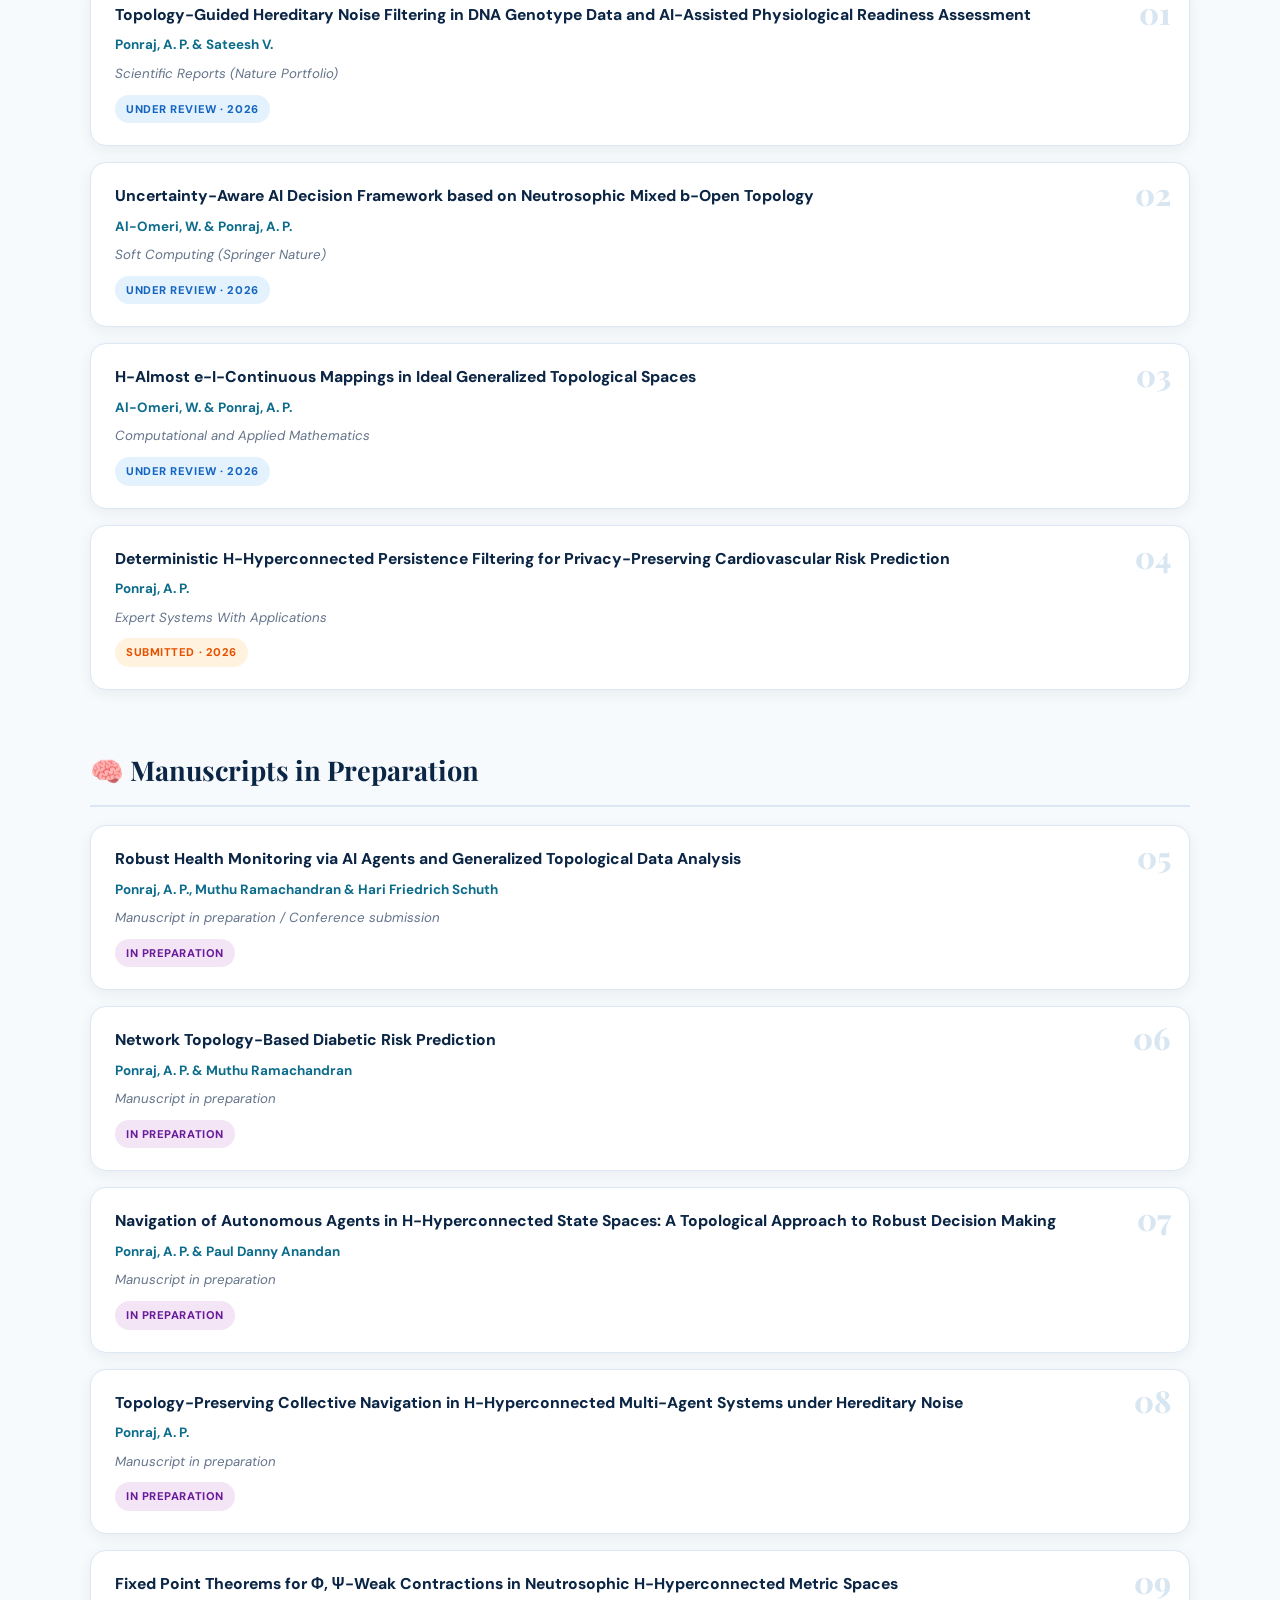
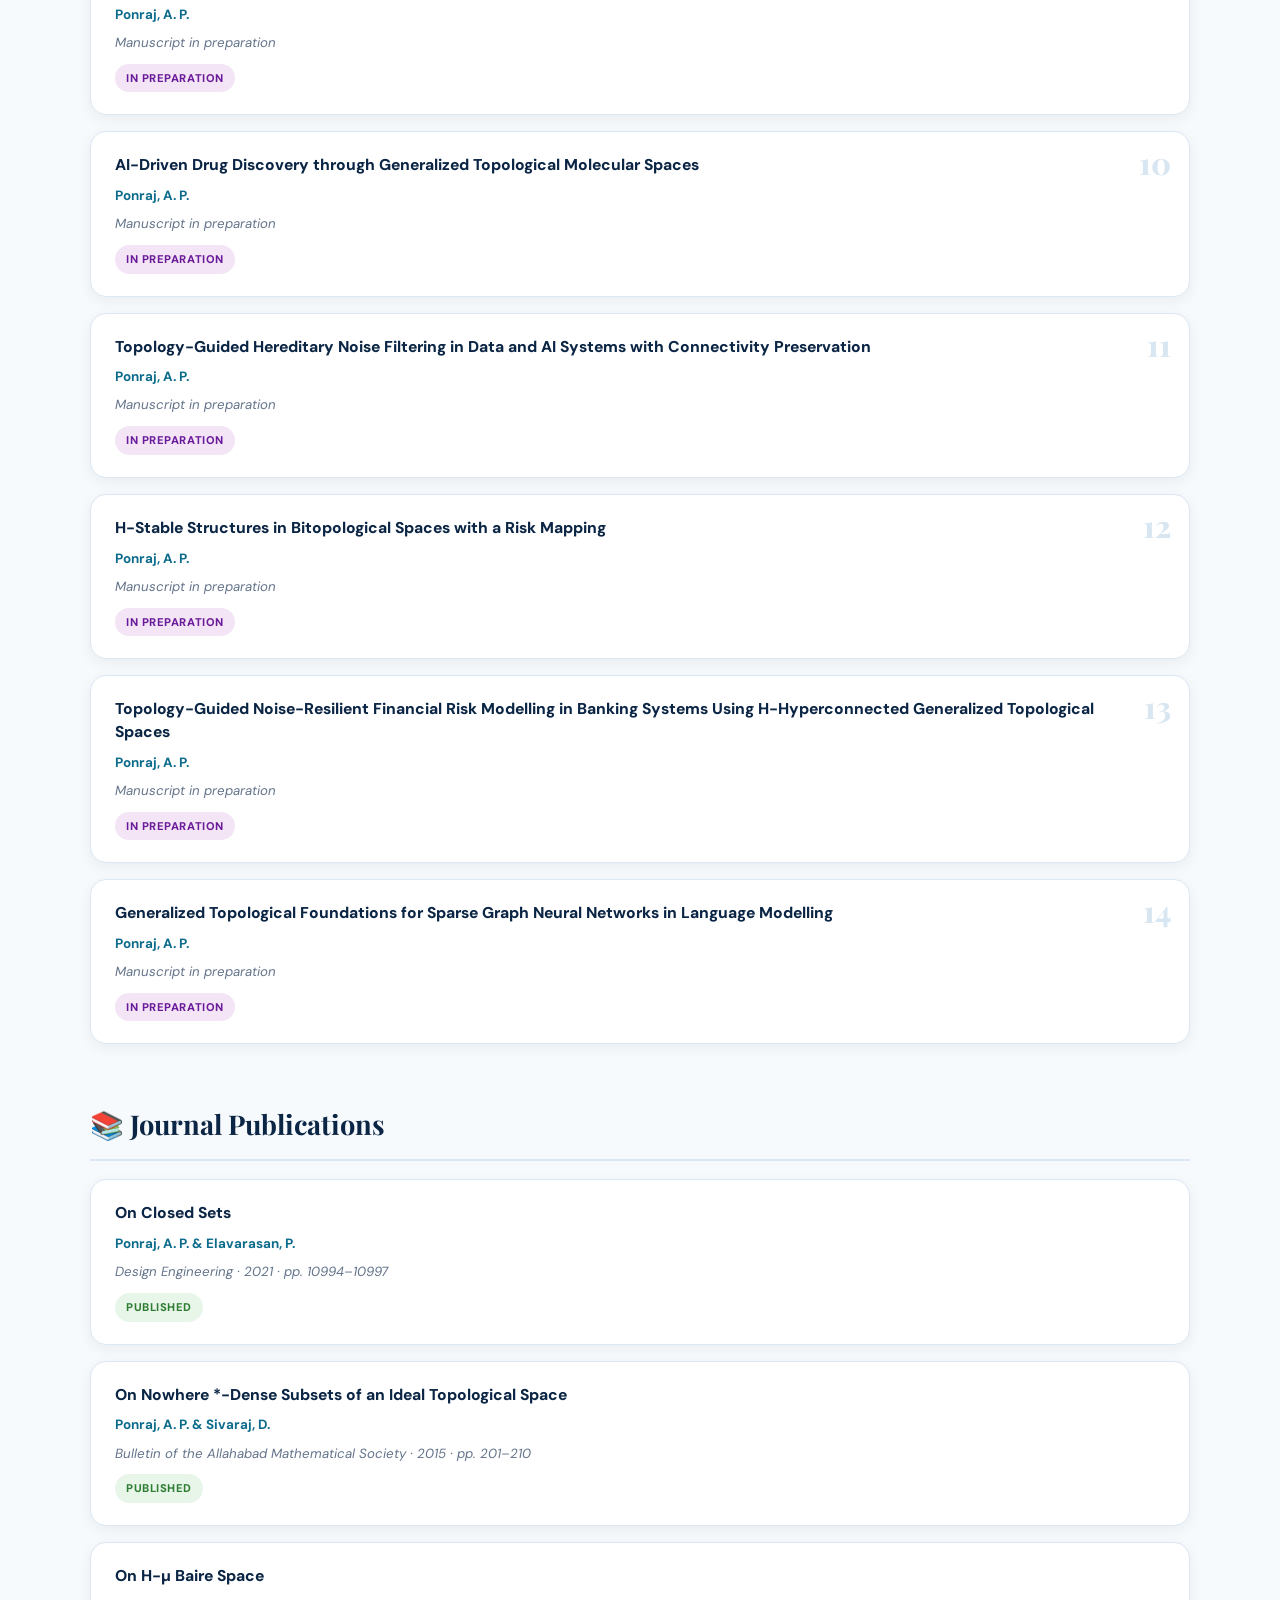
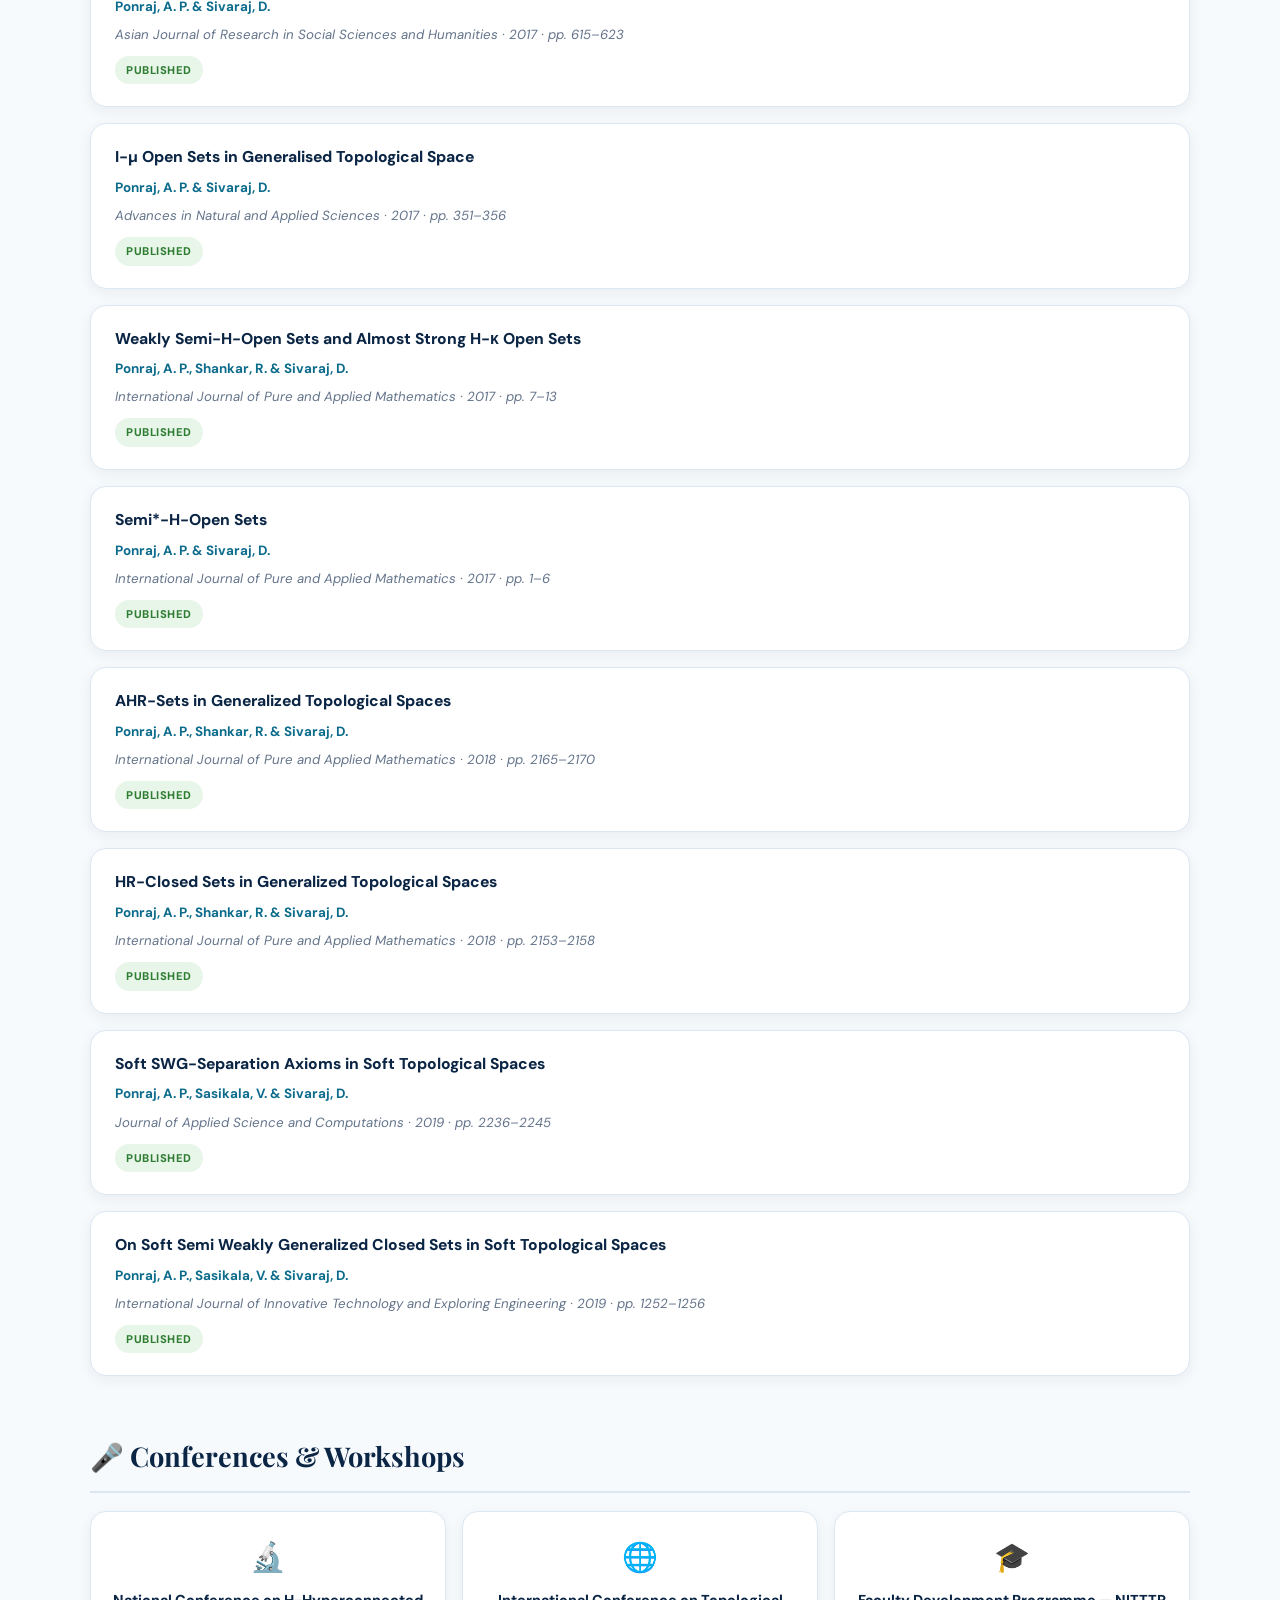
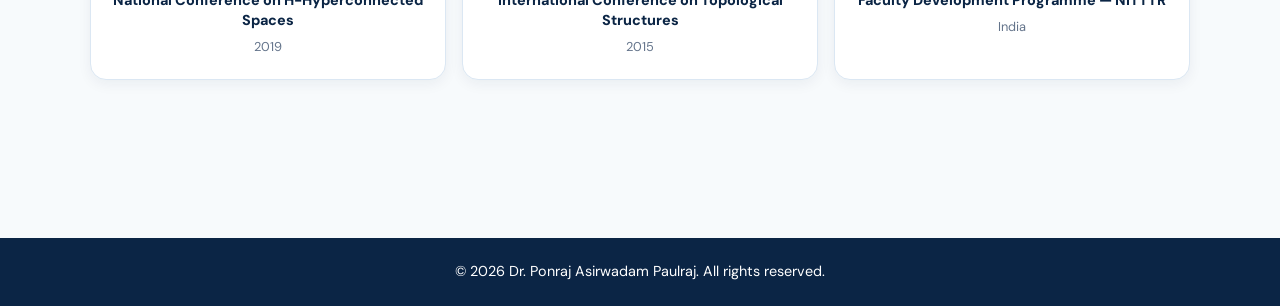
==== commit 652c980a: "Update research title and venue in ponraj.html" ====
--- a/ponraj.html
+++ b/ponraj.html
@@ -496,9 +496,9 @@
 
           <div class="research-card">
             <div class="research-num">04</div>
-            <div class="research-title">Topology-Guided Privacy-Preserving Cardiovascular Risk Prediction via Persistent Homology and H-Hyperconnected Structures</div>
-            <div class="research-authors">Ponraj, A. P.</div>
-            <div class="research-venue">Applied Soft Computing</div>
+            <div class="research-title">Deterministic H-Hyperconnected Persistence Filtering for Privacy-Preserving Cardiovascular Risk Prediction</div>
+            <div class="research-authors">Ponraj, A. P.</div>
+            <div class="research-venue">Expert Systems With Applications</div>
             <span class="research-status status-submitted">SUBMITTED · 2026</span>
           </div>
 
